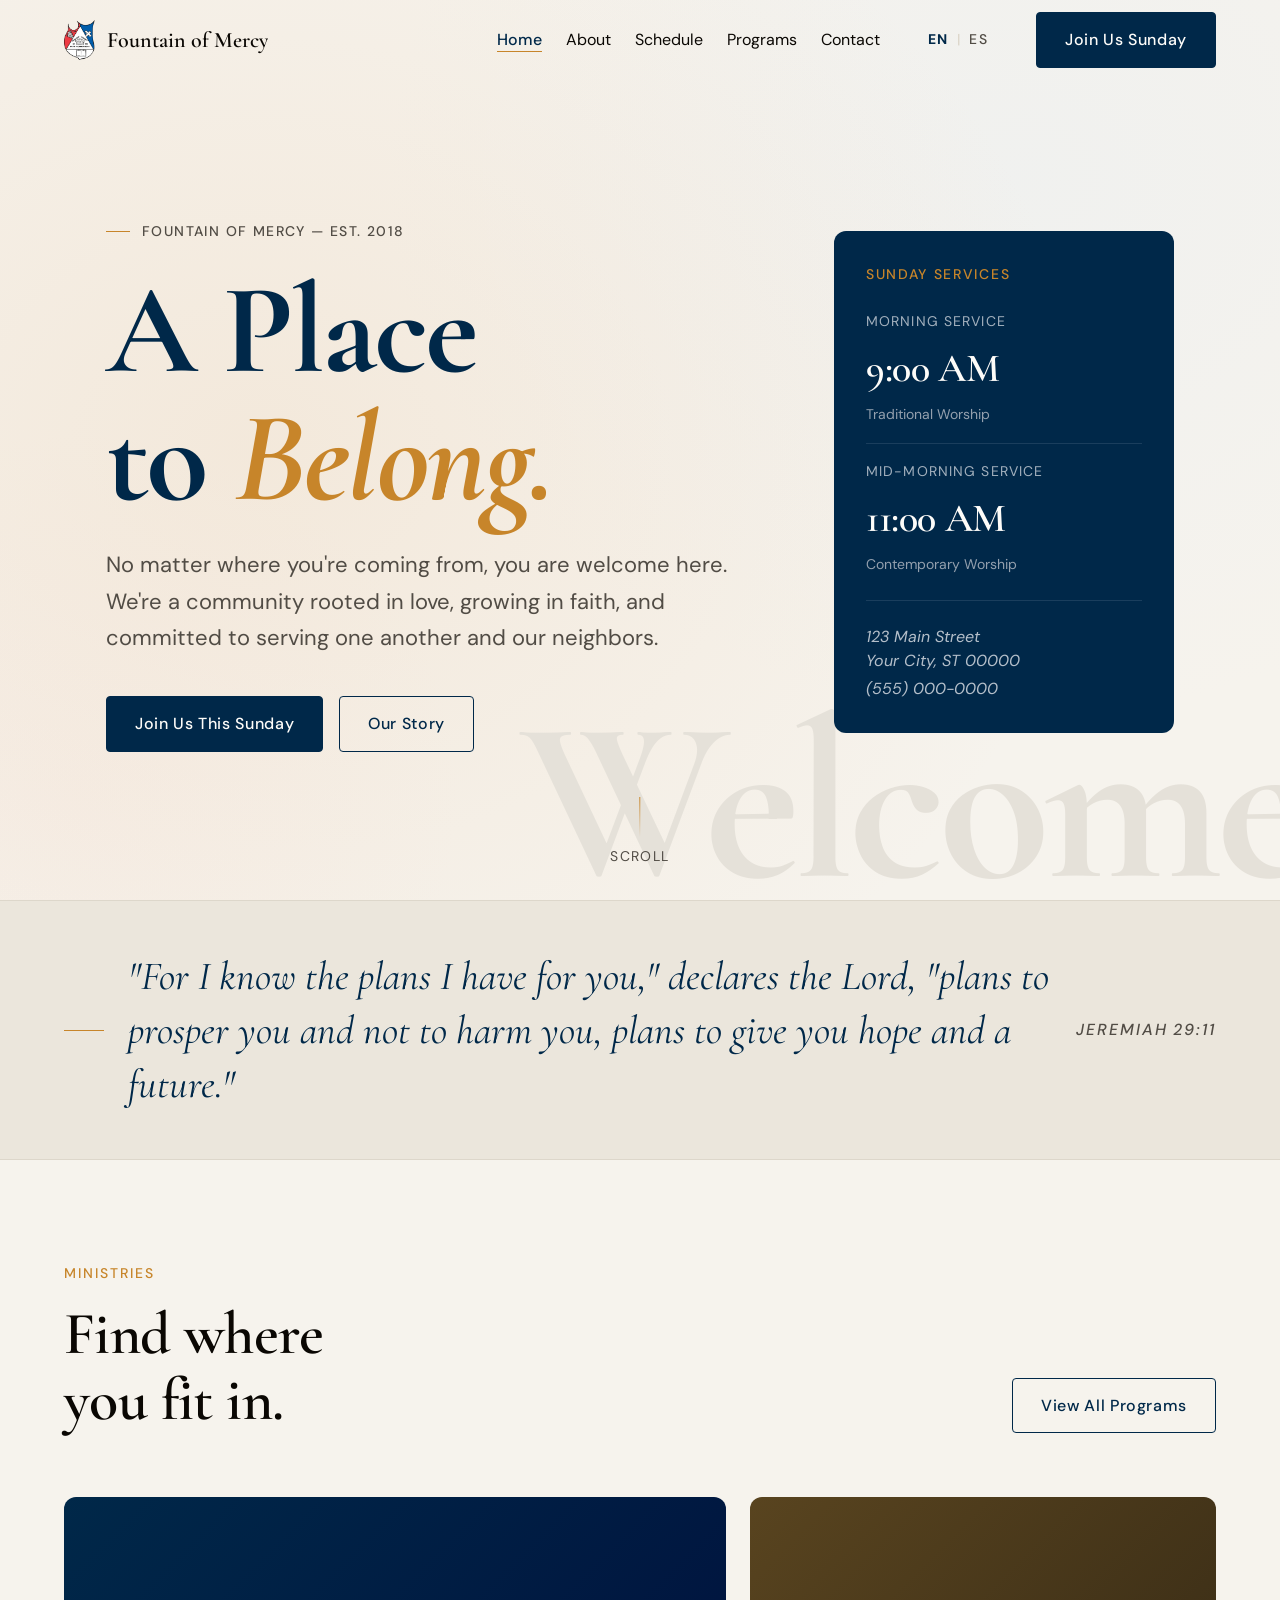
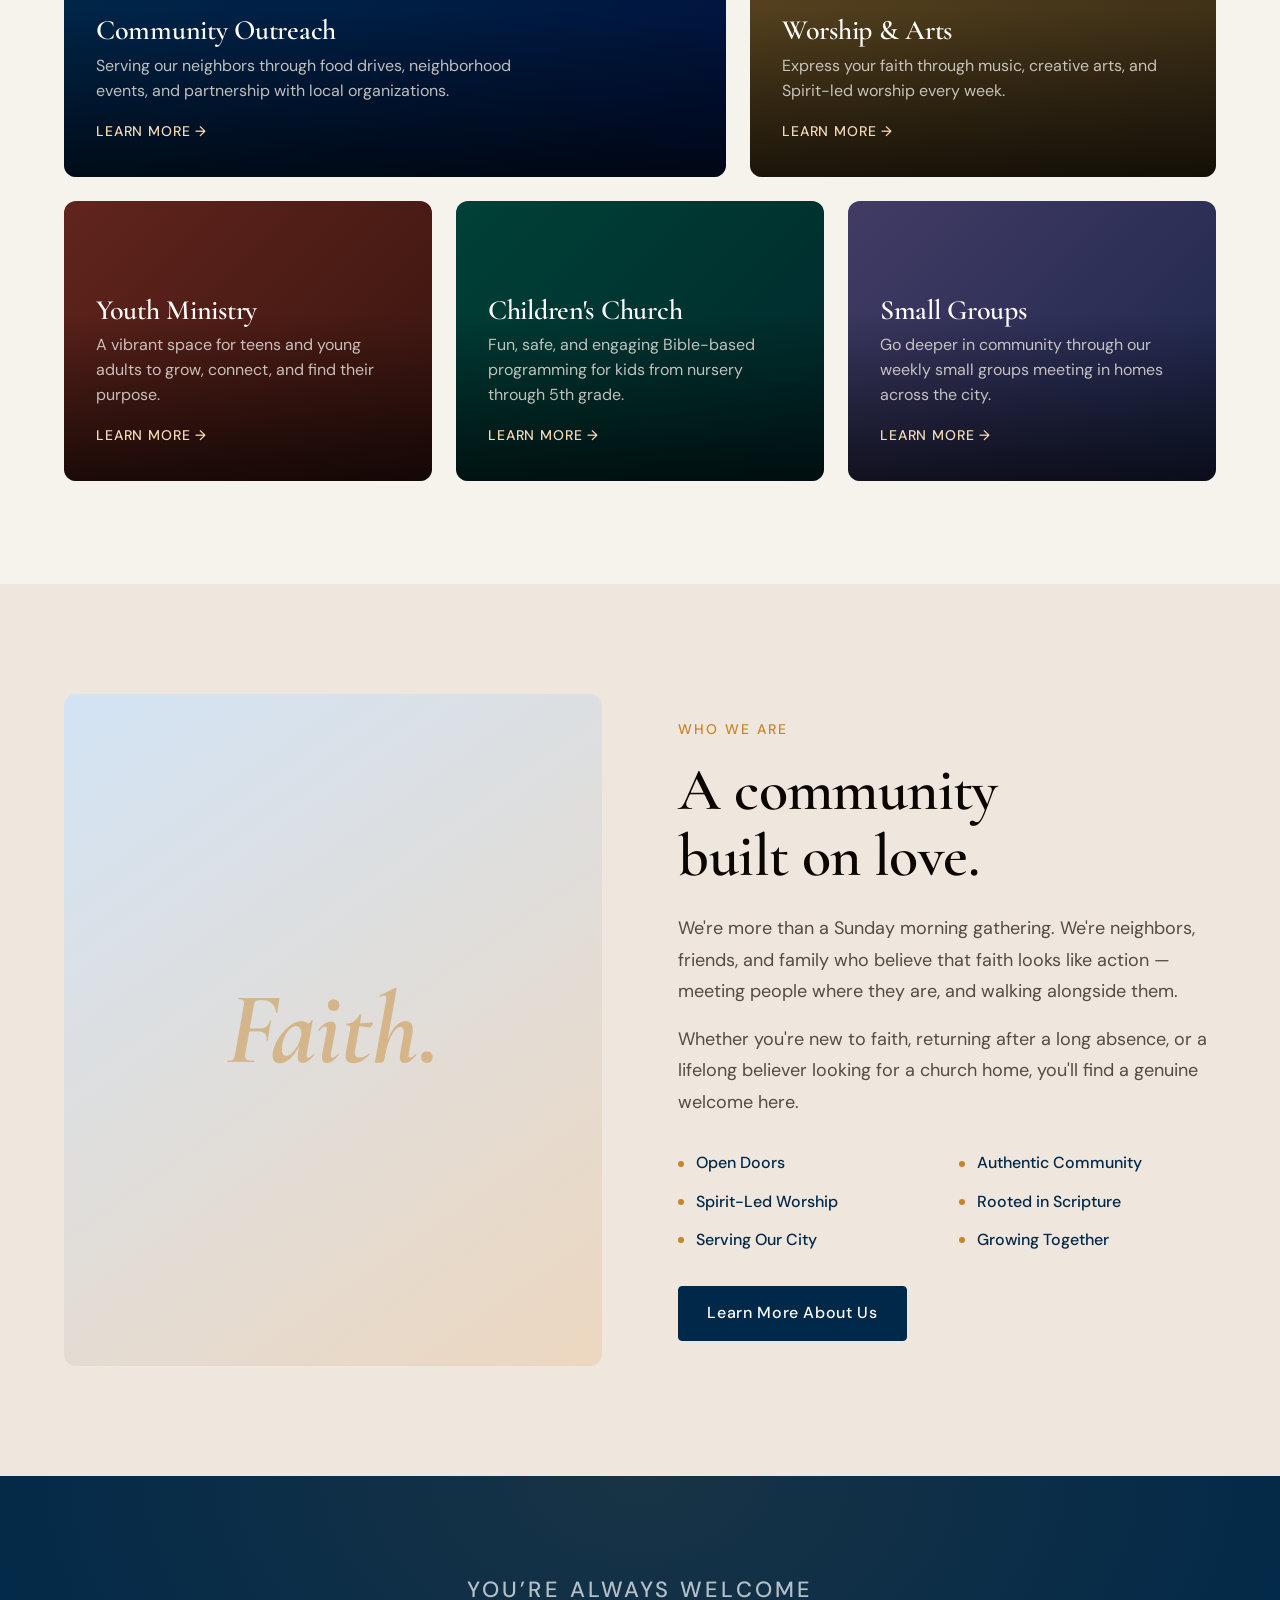
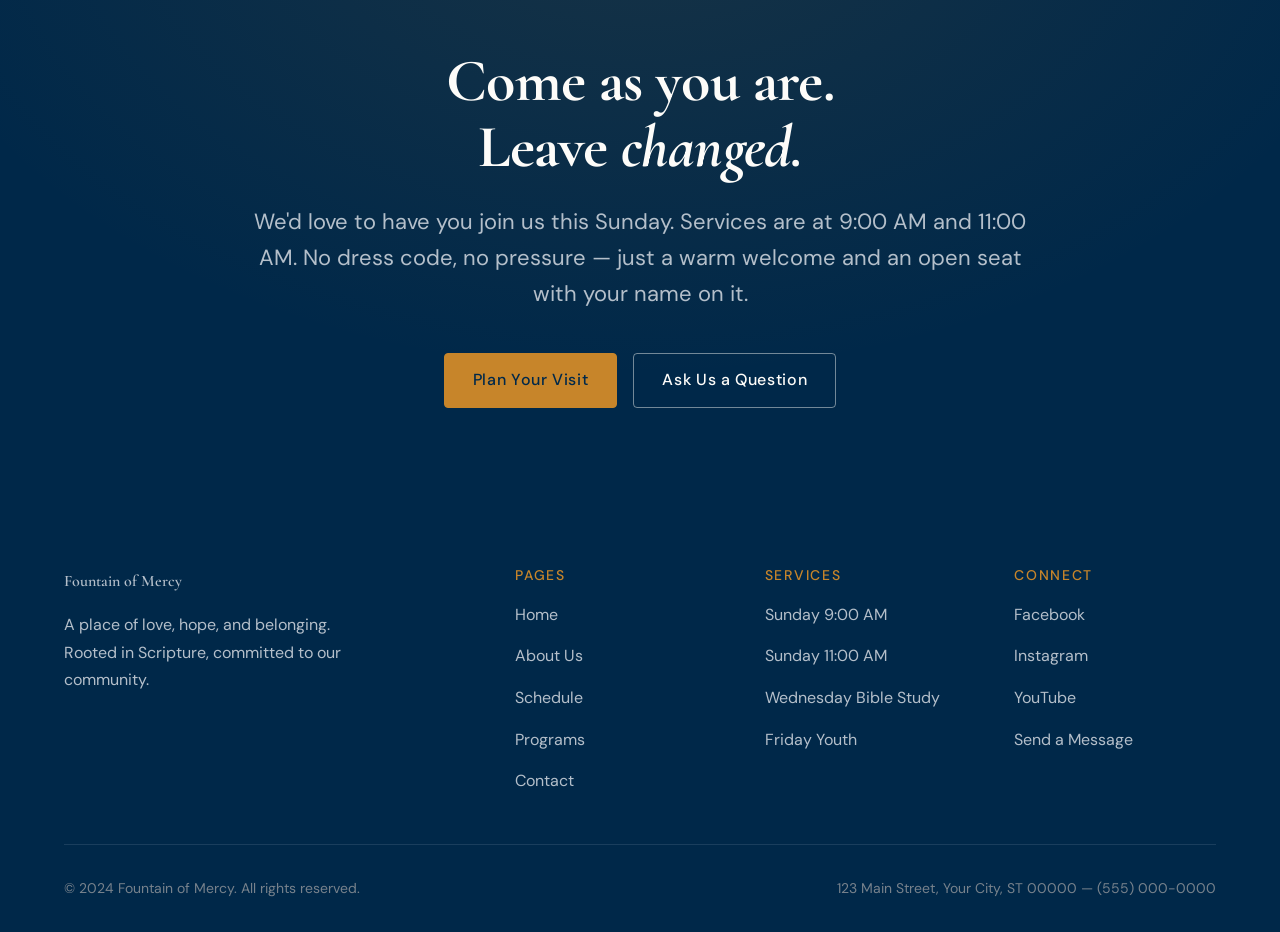
==== en/index.html @ 9b71eada "Add main pages for Fountain of Mercy website: index, programs, and schedule - Created index.html for" ====
<!doctype html>
<html lang="en">
  <head>
    <meta charset="UTF-8" />
    <meta name="viewport" content="width=device-width, initial-scale=1.0" />
    <title>Fountain of Mercy — A Place to Belong</title>
    <meta
      name="description"
      content="Fountain of Mercy is a welcoming family rooted in love, hope, and service. Join us every Sunday."
    />
    <link rel="preconnect" href="https://fonts.googleapis.com" />
    <link rel="preconnect" href="https://fonts.gstatic.com" crossorigin />
    <link
      href="https://fonts.googleapis.com/css2?family=Cormorant+Garamond:ital,wght@0,400;0,600;0,700;1,400;1,600&family=DM+Sans:wght@300;400;500&display=swap"
      rel="stylesheet"
    />
    <link rel="stylesheet" href="../css/style.css" />
    <link rel="alternate" hreflang="en" href="index.html" />
    <link rel="alternate" hreflang="es" href="../es/index.html" />
  </head>
  <body>
    <a class="skip-link" href="#main-content">Skip to main content</a>
    <!-- ======== NAVIGATION ======== -->
    <nav class="site-nav" id="site-nav" aria-label="Main navigation">
      <div class="nav-inner">
        <a
          href="index.html"
          class="nav-logo"
          aria-label="Fountain of Mercy home"
        >
          <img src="../assets/aa/aalogo1.png" alt="" class="nav-logo-img" />
          <span class="nav-logo-text">Fountain of Mercy</span>
        </a>
        <button
          class="nav-toggle"
          id="nav-toggle"
          aria-label="Open menu"
          aria-expanded="false"
        >
          <span></span><span></span><span></span>
        </button>
        <ul class="nav-links" id="nav-links" role="list">
          <li><a href="index.html">Home</a></li>
          <li><a href="about.html">About</a></li>
          <li><a href="schedule.html">Schedule</a></li>
          <li><a href="programs.html">Programs</a></li>
          <li><a href="contact.html">Contact</a></li>
        </ul>
        <div class="lang-switch" aria-label="Language selector">
          <span class="lang-switch-active">EN</span>
          <span class="lang-switch-divider" aria-hidden="true">|</span>
          <a
            href="../es/index.html"
            class="lang-switch-option"
            hreflang="es"
            lang="es"
            >ES</a
          >
        </div>
        <a href="schedule.html" class="btn btn-primary nav-cta"
          >Join Us Sunday</a
        >
      </div>
    </nav>

    <main id="main-content">
      <!-- ======== HERO ======== -->
      <section class="hero" aria-label="Welcome">
        <div class="hero-bg-glow" aria-hidden="true"></div>
        <div class="hero-watermark" aria-hidden="true">Welcome</div>

        <div class="hero-inner">
          <div class="hero-content">
            <span class="hero-tag">Fountain of Mercy &mdash; Est. 2018</span>
            <h1 class="hero-heading">
              A Place<br />
              to <em>Belong.</em>
            </h1>
            <p class="hero-sub">
              No matter where you're coming from, you are welcome here. We're a
              community rooted in love, growing in faith, and committed to
              serving one another and our neighbors.
            </p>
            <div class="hero-actions">
              <a href="schedule.html" class="btn btn-primary"
                >Join Us This Sunday</a
              >
              <a href="about.html" class="btn btn-outline">Our Story</a>
            </div>
          </div>

          <div class="hero-card" aria-label="Sunday service times">
            <p class="hero-card-label">Sunday Services</p>
            <div class="hero-card-services">
              <div class="service-time">
                <span class="service-time-name">Morning Service</span>
                <span class="service-time-hour">9:00 AM</span>
                <span class="service-time-detail">Traditional Worship</span>
              </div>
              <div class="service-time">
                <span class="service-time-name">Mid-Morning Service</span>
                <span class="service-time-hour">11:00 AM</span>
                <span class="service-time-detail">Contemporary Worship</span>
              </div>
            </div>
            <address class="hero-card-address">
              123 Main Street<br />
              Your City, ST 00000<br />
              <a href="tel:+15550000000">(555) 000-0000</a>
            </address>
          </div>
        </div>

        <div class="hero-scroll" aria-hidden="true">
          <div class="hero-scroll-line"></div>
          <span>Scroll</span>
        </div>
      </section>

      <!-- ======== SCRIPTURE STRIP ======== -->
      <section class="scripture-strip" aria-label="Scripture">
        <div class="container">
          <div class="scripture-line" aria-hidden="true"></div>
          <blockquote class="scripture-text">
            "For I know the plans I have for you," declares the Lord, "plans to
            prosper you and not to harm you, plans to give you hope and a
            future."
          </blockquote>
          <cite class="scripture-ref label">Jeremiah 29:11</cite>
        </div>
      </section>

      <!-- ======== MINISTRIES PREVIEW ======== -->
      <section
        class="ministries-preview section"
        aria-labelledby="ministries-heading"
      >
        <div class="container">
          <div class="section-header">
            <div class="section-header-text">
              <span class="eyebrow">Ministries</span>
              <h2 class="heading-xl" id="ministries-heading">
                Find where<br />you fit in.
              </h2>
            </div>
            <a
              href="programs.html"
              class="btn btn-outline animate-fade"
              data-delay="2"
              >View All Programs</a
            >
          </div>

          <div class="ministries-grid">
            <a href="programs.html" class="ministry-card animate-up" data-delay="1" aria-label="Community Outreach — Learn more">
              <div class="ministry-card-bg mc-1"></div>
              <div class="ministry-card-overlay"></div>
              <div class="ministry-card-content">
                <h3>Community Outreach</h3>
                <p>
                  Serving our neighbors through food drives, neighborhood
                  events, and partnership with local organizations.
                </p>
                <span class="ministry-link" aria-hidden="true">Learn more →</span>
              </div>
            </a>

            <a href="programs.html" class="ministry-card animate-up" data-delay="2" aria-label="Worship &amp; Arts — Learn more">
              <div class="ministry-card-bg mc-2"></div>
              <div class="ministry-card-overlay"></div>
              <div class="ministry-card-content">
                <h3>Worship &amp; Arts</h3>
                <p>
                  Express your faith through music, creative arts, and
                  Spirit-led worship every week.
                </p>
                <span class="ministry-link" aria-hidden="true">Learn more →</span>
              </div>
            </a>

            <a href="programs.html" class="ministry-card animate-up" data-delay="2" aria-label="Youth Ministry — Learn more">
              <div class="ministry-card-bg mc-3"></div>
              <div class="ministry-card-overlay"></div>
              <div class="ministry-card-content">
                <h3>Youth Ministry</h3>
                <p>
                  A vibrant space for teens and young adults to grow, connect,
                  and find their purpose.
                </p>
                <span class="ministry-link" aria-hidden="true">Learn more →</span>
              </div>
            </a>

            <a href="programs.html" class="ministry-card animate-up" data-delay="3" aria-label="Children's Church — Learn more">
              <div class="ministry-card-bg mc-4"></div>
              <div class="ministry-card-overlay"></div>
              <div class="ministry-card-content">
                <h3>Children's Church</h3>
                <p>
                  Fun, safe, and engaging Bible-based programming for kids from
                  nursery through 5th grade.
                </p>
                <span class="ministry-link" aria-hidden="true">Learn more →</span>
              </div>
            </a>

            <a href="programs.html" class="ministry-card animate-up" data-delay="4" aria-label="Small Groups — Learn more">
              <div class="ministry-card-bg mc-5"></div>
              <div class="ministry-card-overlay"></div>
              <div class="ministry-card-content">
                <h3>Small Groups</h3>
                <p>
                  Go deeper in community through our weekly small groups meeting
                  in homes across the city.
                </p>
                <span class="ministry-link" aria-hidden="true">Learn more →</span>
              </div>
            </a>
          </div>
        </div>
      </section>

      <!-- ======== WELCOME / ABOUT PREVIEW ======== -->
      <section class="welcome-section" aria-labelledby="welcome-heading">
        <div class="container">
          <div class="welcome-inner">
            <div class="welcome-visual animate-fade" aria-hidden="true">
              <span class="welcome-visual-placeholder">Faith.</span>
            </div>
            <div class="welcome-content">
              <span class="eyebrow">Who We Are</span>
              <h2 class="heading-xl" id="welcome-heading">
                A community<br />built on love.
              </h2>
              <p>
                We're more than a Sunday morning gathering. We're neighbors,
                friends, and family who believe that faith looks like action —
                meeting people where they are, and walking alongside them.
              </p>
              <p>
                Whether you're new to faith, returning after a long absence, or
                a lifelong believer looking for a church home, you'll find a
                genuine welcome here.
              </p>

              <div class="welcome-values animate-up" data-delay="2">
                <span class="welcome-value">Open Doors</span>
                <span class="welcome-value">Authentic Community</span>
                <span class="welcome-value">Spirit-Led Worship</span>
                <span class="welcome-value">Rooted in Scripture</span>
                <span class="welcome-value">Serving Our City</span>
                <span class="welcome-value">Growing Together</span>
              </div>

              <a
                href="about.html"
                class="btn btn-primary animate-up"
                data-delay="3"
                >Learn More About Us</a
              >
            </div>
          </div>
        </div>
      </section>

      <!-- ======== SUNDAY CTA ======== -->
      <section class="sunday-cta" aria-labelledby="cta-heading">
        <div class="container sunday-cta-inner">
          <p class="sunday-cta-eyebrow">You&rsquo;re always welcome</p>
          <h2 id="cta-heading">
            Come as you are.<br />Leave <em>changed.</em>
          </h2>
          <p>
            We'd love to have you join us this Sunday. Services are at 9:00 AM
            and 11:00 AM. No dress code, no pressure — just a warm welcome and
            an open seat with your name on it.
          </p>
          <div class="sunday-cta-actions">
            <a href="schedule.html" class="btn btn-gold">Plan Your Visit</a>
            <a href="contact.html" class="btn btn-outline-light"
              >Ask Us a Question</a
            >
          </div>
        </div>
      </section>
    </main>

    <!-- ======== FOOTER ======== -->
    <footer class="site-footer" aria-label="Site footer">
      <div class="footer-inner">
        <div class="footer-grid">
          <div class="footer-brand">
            <p class="footer-brand-name">Fountain of Mercy</p>
            <p>
              A place of love, hope, and belonging. Rooted in Scripture,
              committed to our community.
            </p>
          </div>

          <div class="footer-col">
            <h4>Pages</h4>
            <ul>
              <li><a href="index.html">Home</a></li>
              <li><a href="about.html">About Us</a></li>
              <li><a href="schedule.html">Schedule</a></li>
              <li><a href="programs.html">Programs</a></li>
              <li><a href="contact.html">Contact</a></li>
            </ul>
          </div>

          <div class="footer-col">
            <h4>Services</h4>
            <ul>
              <li><a href="schedule.html">Sunday 9:00 AM</a></li>
              <li><a href="schedule.html">Sunday 11:00 AM</a></li>
              <li><a href="schedule.html">Wednesday Bible Study</a></li>
              <li><a href="schedule.html">Friday Youth</a></li>
            </ul>
          </div>

          <div class="footer-col">
            <h4>Connect</h4>
            <ul>
              <li><a href="#">Facebook</a></li>
              <li><a href="#">Instagram</a></li>
              <li><a href="#">YouTube</a></li>
              <li><a href="contact.html">Send a Message</a></li>
            </ul>
          </div>
        </div>

        <div class="footer-bottom">
          <p>&copy; 2024 Fountain of Mercy. All rights reserved.</p>
          <p>
            123 Main Street, Your City, ST 00000 &mdash;
            <a href="tel:+15550000000">(555) 000-0000</a>
          </p>
        </div>
      </div>
    </footer>

    <script src="../js/main.js"></script>
  </body>
</html>
---- css/style.css ----
/* =========================================
   DESIGN TOKENS
   ========================================= */
:root {
  /* Colors */
  --cream: oklch(96.5% 0.009 82);
  --cream-deep: oklch(92.5% 0.014 82);
  --cream-border: oklch(88% 0.018 82);
  --navy: oklch(27% 0.075 248);
  --navy-mid: oklch(38% 0.065 248);
  --navy-pale: oklch(92% 0.025 248);
  --gold: oklch(67% 0.13 70);
  --gold-pale: oklch(90% 0.055 74);
  --copper: oklch(57% 0.11 38);
  --copper-pale: oklch(94% 0.035 38);
  --text: oklch(13% 0.015 82);
  --text-muted: oklch(42% 0.014 82);
  --white: oklch(99% 0.003 82);

  /* Fonts */
  --font-display: "Cormorant Garamond", Georgia, serif;
  --font-body: "DM Sans", system-ui, sans-serif;

  /* Fluid type scale */
  --text-xs: clamp(0.75rem, 0.7rem + 0.25vw, 0.875rem);
  --text-sm: clamp(0.875rem, 0.82rem + 0.28vw, 1rem);
  --text-base: clamp(1rem, 0.92rem + 0.4vw, 1.125rem);
  --text-lg: clamp(1.125rem, 1rem + 0.65vw, 1.375rem);
  --text-xl: clamp(1.375rem, 1.2rem + 0.9vw, 1.75rem);
  --text-2xl: clamp(1.75rem, 1.5rem + 1.3vw, 2.5rem);
  --text-3xl: clamp(2.25rem, 1.75rem + 2.5vw, 4rem);
  --text-4xl: clamp(3.5rem, 2rem + 7.5vw, 8rem);

  /* Spacing */
  --sp-1: 0.25rem;
  --sp-2: 0.5rem;
  --sp-3: 0.75rem;
  --sp-4: 1rem;
  --sp-5: 1.25rem;
  --sp-6: 1.5rem;
  --sp-8: 2rem;
  --sp-10: 2.5rem;
  --sp-12: 3rem;
  --sp-16: 4rem;
  --sp-20: 5rem;
  --sp-24: 6rem;
  --sp-32: 8rem;

  /* Layout */
  --max-w: 1320px;
  --nav-h: 80px;
  --radius: 4px;
  --radius-lg: 12px;

  /* Easing */
  --ease-out: cubic-bezier(0.22, 1, 0.36, 1);
}

/* =========================================
   RESET & BASE
   ========================================= */
*,
*::before,
*::after {
  box-sizing: border-box;
  margin: 0;
  padding: 0;
}

html {
  scroll-behavior: smooth;
  -webkit-text-size-adjust: 100%;
}

body {
  font-family: var(--font-body);
  font-size: var(--text-base);
  color: var(--text);
  background-color: var(--cream);
  line-height: 1.65;
  -webkit-font-smoothing: antialiased;
  -moz-osx-font-smoothing: grayscale;
}

img {
  display: block;
  max-width: 100%;
  height: auto;
}
p {
  overflow-wrap: break-word;
}
a {
  color: inherit;
  text-decoration: none;
}
button {
  font: inherit;
  cursor: pointer;
  border: none;
  background: none;
}
ul,
ol {
  list-style: none;
}
input,
textarea,
select {
  font: inherit;
}

/* =========================================
   TYPOGRAPHY
   ========================================= */
h1,
h2,
h3,
h4 {
  font-family: var(--font-display);
  font-weight: 600;
  line-height: 1.1;
  letter-spacing: -0.01em;
}

.display {
  font-size: var(--text-4xl);
  font-weight: 700;
  letter-spacing: -0.02em;
  line-height: 1;
}
.heading-xl {
  font-size: var(--text-3xl);
}
.heading-lg {
  font-size: var(--text-2xl);
}
.heading-md {
  font-size: var(--text-xl);
}

.label {
  font-family: var(--font-body);
  font-size: var(--text-xs);
  font-weight: 500;
  letter-spacing: 0.12em;
  text-transform: uppercase;
  color: var(--text-muted);
}

.eyebrow {
  font-family: var(--font-body);
  font-size: var(--text-xs);
  font-weight: 500;
  letter-spacing: 0.14em;
  text-transform: uppercase;
  color: var(--gold);
  display: block;
  margin-bottom: var(--sp-4);
}

/* =========================================
   LAYOUT UTILITIES
   ========================================= */
.container {
  width: 100%;
  max-width: var(--max-w);
  margin-inline: auto;
  padding-inline: clamp(var(--sp-6), 5vw, var(--sp-16));
}

.section {
  padding-block: clamp(var(--sp-16), 8vw, var(--sp-32));
}

.section--deep {
  background: var(--cream-deep);
}

.section--navy {
  background: var(--navy);
  color: var(--white);
}

/* =========================================
   BUTTONS
   ========================================= */
.btn {
  display: inline-flex;
  align-items: center;
  gap: var(--sp-2);
  padding: 0.85em 1.75em;
  font-family: var(--font-body);
  font-size: var(--text-sm);
  font-weight: 500;
  letter-spacing: 0.04em;
  border-radius: var(--radius);
  transition:
    transform 0.18s var(--ease-out),
    box-shadow 0.18s var(--ease-out),
    background 0.18s,
    color 0.18s,
    border-color 0.18s;
  cursor: pointer;
  white-space: nowrap;
}

.btn:hover {
  transform: translateY(-1px);
}
.btn:active {
  transform: translateY(0);
}

.btn-block {
  width: 100%;
  justify-content: center;
}
.btn-padded {
  padding-block: 1em;
}

.btn-primary {
  background: var(--navy);
  color: var(--white);
  border: 1.5px solid var(--navy);
}
.btn-primary:hover {
  background: var(--navy-mid);
  border-color: var(--navy-mid);
  box-shadow: 0 6px 24px oklch(27% 0.075 248 / 0.25);
}

.btn-outline {
  background: transparent;
  color: var(--navy);
  border: 1.5px solid var(--navy);
}
.btn-outline:hover {
  background: var(--navy);
  color: var(--white);
}

.btn-gold {
  background: var(--gold);
  color: var(--navy);
  border: 1.5px solid var(--gold);
}
.btn-gold:hover {
  background: oklch(62% 0.14 70);
  border-color: oklch(62% 0.14 70);
  box-shadow: 0 6px 24px oklch(67% 0.13 70 / 0.35);
  color: var(--navy);
}

.btn-outline-light {
  background: transparent;
  color: var(--white);
  border: 1.5px solid oklch(99% 0.003 82 / 0.45);
}
.btn-outline-light:hover {
  background: oklch(99% 0.003 82 / 0.1);
  border-color: var(--white);
}

/* =========================================
   LANGUAGE SWITCHER
   ========================================= */
.lang-switch {
  display: flex;
  align-items: center;
  gap: var(--sp-2);
  font-size: var(--text-xs);
  font-weight: 500;
  letter-spacing: 0.1em;
  margin-left: var(--sp-4);
}

.lang-switch-active {
  color: var(--navy);
  font-weight: 700;
}

.lang-switch-divider {
  color: var(--cream-border);
}

.lang-switch-option {
  color: var(--text-muted);
  transition: color 0.15s;
}

.lang-switch-option:hover {
  color: var(--navy);
}

/* =========================================
   NAVIGATION
   ========================================= */
.site-nav {
  position: fixed;
  top: 0;
  left: 0;
  right: 0;
  z-index: 100;
  height: var(--nav-h);
  transition:
    background 0.3s,
    box-shadow 0.3s;
}

.site-nav.scrolled {
  background: oklch(96.5% 0.009 82 / 0.92);
  backdrop-filter: blur(12px);
  -webkit-backdrop-filter: blur(12px);
  box-shadow:
    0 1px 0 var(--cream-border),
    0 4px 24px oklch(13% 0.015 82 / 0.06);
}

.nav-inner {
  max-width: var(--max-w);
  margin-inline: auto;
  padding-inline: clamp(var(--sp-6), 5vw, var(--sp-16));
  height: 100%;
  display: flex;
  align-items: center;
  gap: var(--sp-8);
}

.nav-logo {
  display: flex;
  align-items: center;
  gap: var(--sp-3);
}

.nav-logo-img {
  height: 40px;
  width: auto;
  flex-shrink: 0;
}

.nav-logo-text {
  font-family: var(--font-display);
  font-size: var(--text-lg);
  font-weight: 600;
  color: var(--text);
  min-width: 0;
  overflow: hidden;
  text-overflow: ellipsis;
  white-space: nowrap;
}

.nav-links {
  display: flex;
  align-items: center;
  gap: var(--sp-6);
  margin-left: auto;
}

.nav-links a {
  font-size: var(--text-sm);
  font-weight: 400;
  color: var(--text);
  transition: color 0.15s;
  position: relative;
}

.nav-links a::after {
  content: "";
  position: absolute;
  bottom: -2px;
  left: 0;
  width: 0;
  height: 1px;
  background: var(--gold);
  transition: width 0.2s var(--ease-out);
}

.nav-links a:hover {
  color: var(--navy);
}
.nav-links a:hover::after,
.nav-links a.active::after {
  width: 100%;
}
.nav-links a.active {
  color: var(--navy);
  font-weight: 500;
}

.nav-cta {
  margin-left: var(--sp-4);
}

.nav-toggle {
  display: none;
  flex-direction: column;
  gap: 5px;
  width: 28px;
  margin-left: auto;
}

.nav-toggle span {
  display: block;
  height: 1.5px;
  background: var(--navy);
  border-radius: 2px;
  transition:
    transform 0.25s var(--ease-out),
    opacity 0.25s;
  transform-origin: center;
}

.nav-toggle.open span:nth-child(1) {
  transform: translateY(6.5px) rotate(45deg);
}
.nav-toggle.open span:nth-child(2) {
  opacity: 0;
}
.nav-toggle.open span:nth-child(3) {
  transform: translateY(-6.5px) rotate(-45deg);
}

/* =========================================
   FOOTER
   ========================================= */
.site-footer {
  background: var(--navy);
  color: oklch(90% 0.018 248);
  padding-block: var(--sp-16) var(--sp-8);
}

.footer-inner {
  max-width: var(--max-w);
  margin-inline: auto;
  padding-inline: clamp(var(--sp-6), 5vw, var(--sp-16));
}

.footer-grid {
  display: grid;
  grid-template-columns: 2fr repeat(3, 1fr);
  gap: var(--sp-12);
  padding-bottom: var(--sp-12);
  border-bottom: 1px solid oklch(90% 0.018 248 / 0.12);
  margin-bottom: var(--sp-8);
}

.footer-brand-name {
  font-family: var(--font-display);
  font-size: var(--text-xl);
  font-weight: 600;
  color: var(--white);
  margin-bottom: var(--sp-4);
  display: flex;
  align-items: center;
  gap: var(--sp-2);
}

.footer-brand p {
  font-size: var(--text-sm);
  color: oklch(80% 0.02 248);
  line-height: 1.7;
  max-width: 28ch;
}

.footer-col h4 {
  font-family: var(--font-body);
  font-size: var(--text-xs);
  font-weight: 500;
  letter-spacing: 0.12em;
  text-transform: uppercase;
  color: var(--gold);
  margin-bottom: var(--sp-4);
}

.footer-col ul {
  display: flex;
  flex-direction: column;
  gap: var(--sp-3);
}
.footer-col a {
  font-size: var(--text-sm);
  color: oklch(80% 0.02 248);
  transition: color 0.15s;
}
.footer-col a:hover {
  color: var(--white);
}

.footer-bottom {
  display: flex;
  align-items: center;
  justify-content: space-between;
  gap: var(--sp-4);
  flex-wrap: wrap;
}

.footer-bottom p {
  font-size: var(--text-xs);
  color: oklch(60% 0.02 248);
}

/* =========================================
   HOME — HERO
   ========================================= */
.hero {
  min-height: 100svh;
  display: grid;
  grid-template-columns: 1fr;
  align-content: center;
  padding-top: var(--nav-h);
  position: relative;
  overflow: hidden;
}

.hero-bg-glow {
  position: absolute;
  inset: 0;
  background:
    radial-gradient(
      ellipse 65% 75% at 20% 50%,
      oklch(88% 0.05 70 / 0.32),
      transparent
    ),
    radial-gradient(
      ellipse 50% 60% at 80% 20%,
      oklch(92% 0.03 248 / 0.18),
      transparent
    ),
    radial-gradient(
      ellipse 30% 40% at 6% 88%,
      oklch(90% 0.04 38 / 0.14),
      transparent
    );
  pointer-events: none;
}

.hero-watermark {
  position: absolute;
  bottom: -2%;
  right: -2%;
  font-family: var(--font-display);
  font-size: clamp(6rem, 18vw, 18rem);
  font-weight: 700;
  color: oklch(91% 0.012 82);
  line-height: 1;
  letter-spacing: -0.03em;
  user-select: none;
  pointer-events: none;
}

.hero-inner {
  position: relative;
  z-index: 1;
  max-width: var(--max-w);
  margin-inline: auto;
  padding-inline: clamp(var(--sp-6), 5vw, var(--sp-16));
  padding-block: var(--sp-16) var(--sp-20);
  display: grid;
  grid-template-columns: 1fr 340px;
  gap: var(--sp-12);
  align-items: center;
}

.hero-content {
  max-width: 680px;
}

.hero-tag {
  display: inline-flex;
  align-items: center;
  gap: var(--sp-3);
  font-size: var(--text-xs);
  font-weight: 500;
  letter-spacing: 0.1em;
  text-transform: uppercase;
  color: var(--text-muted);
  margin-bottom: var(--sp-6);
}

.hero-tag::before {
  content: "";
  display: block;
  width: 24px;
  height: 1px;
  background: var(--gold);
}

.hero-heading {
  font-size: var(--text-4xl);
  font-weight: 700;
  color: var(--navy);
  letter-spacing: -0.02em;
  line-height: 1;
  margin-bottom: var(--sp-6);
}

.hero-heading em {
  font-style: italic;
  color: var(--gold);
}

.hero-sub {
  font-size: var(--text-lg);
  color: var(--text-muted);
  max-width: 48ch;
  line-height: 1.65;
  margin-bottom: var(--sp-10);
}

.hero-actions {
  display: flex;
  align-items: center;
  gap: var(--sp-4);
  flex-wrap: wrap;
}

.hero-card {
  background: var(--navy);
  color: var(--white);
  border-radius: var(--radius-lg);
  padding: var(--sp-8);
  position: relative;
  overflow: hidden;
}

.hero-card::before {
  content: "";
  position: absolute;
  top: -40%;
  right: -20%;
  width: 200px;
  height: 200px;
  background: radial-gradient(
    circle,
    oklch(67% 0.13 70 / 0.15),
    transparent 70%
  );
  pointer-events: none;
}

.hero-card-label {
  font-size: var(--text-xs);
  font-weight: 500;
  letter-spacing: 0.12em;
  text-transform: uppercase;
  color: var(--gold);
  margin-bottom: var(--sp-6);
}

.hero-card-services {
  display: flex;
  flex-direction: column;
  gap: var(--sp-4);
}

.service-time {
  display: flex;
  flex-direction: column;
  gap: 2px;
  padding-bottom: var(--sp-4);
  border-bottom: 1px solid oklch(90% 0.018 248 / 0.12);
}
.service-time:last-child {
  border-bottom: none;
  padding-bottom: 0;
}

.service-time-name {
  font-size: var(--text-xs);
  letter-spacing: 0.08em;
  text-transform: uppercase;
  color: oklch(75% 0.025 248);
}
.service-time-hour {
  font-family: var(--font-display);
  font-size: var(--text-2xl);
  font-weight: 600;
  color: var(--white);
  letter-spacing: -0.01em;
}
.service-time-detail {
  font-size: var(--text-xs);
  color: oklch(70% 0.025 248);
}

.hero-card-address {
  margin-top: var(--sp-6);
  padding-top: var(--sp-6);
  border-top: 1px solid oklch(90% 0.018 248 / 0.12);
  font-size: var(--text-sm);
  color: oklch(80% 0.02 248);
  line-height: 1.5;
}

.hero-card-address a {
  color: inherit;
  margin-top: var(--sp-1);
  display: inline-block;
}

.hero-scroll {
  position: absolute;
  bottom: var(--sp-8);
  left: 50%;
  transform: translateX(-50%);
  display: flex;
  flex-direction: column;
  align-items: center;
  gap: var(--sp-2);
  font-size: var(--text-xs);
  letter-spacing: 0.1em;
  text-transform: uppercase;
  color: var(--text-muted);
  z-index: 1;
}

.hero-scroll-line {
  width: 1px;
  height: 40px;
  background: linear-gradient(to bottom, var(--gold), transparent);
  animation: scrollPulse 2s ease-in-out infinite;
}

@keyframes scrollPulse {
  0%,
  100% {
    opacity: 0.4;
    transform: scaleY(1);
  }
  50% {
    opacity: 1;
    transform: scaleY(1.2);
  }
}

/* =========================================
   HOME — SCRIPTURE STRIP
   ========================================= */
.scripture-strip {
  background: var(--cream-deep);
  padding-block: var(--sp-12);
  border-block: 1px solid var(--cream-border);
}

.scripture-strip .container {
  display: flex;
  align-items: center;
  gap: var(--sp-6);
}

.scripture-line {
  width: 40px;
  height: 1px;
  background: var(--gold);
  flex-shrink: 0;
}

.scripture-text {
  font-family: var(--font-display);
  font-size: var(--text-2xl);
  font-style: italic;
  font-weight: 400;
  color: var(--navy);
  line-height: 1.35;
  max-width: 55ch;
}

.scripture-ref {
  font-size: var(--text-sm);
  color: var(--text-muted);
  flex-shrink: 0;
}

/* =========================================
   HOME — MINISTRIES PREVIEW
   ========================================= */
.ministries-preview {
  padding-block: clamp(var(--sp-16), 8vw, var(--sp-32));
}

.section-header {
  margin-bottom: clamp(var(--sp-10), 5vw, var(--sp-16));
  display: flex;
  align-items: flex-end;
  justify-content: space-between;
  gap: var(--sp-6);
  flex-wrap: wrap;
}

.section-header-text {
  max-width: 52ch;
}
.section-header-text h2 {
  margin-top: var(--sp-3);
}

.ministries-grid {
  display: grid;
  grid-template-columns: repeat(12, 1fr);
  grid-template-rows: auto;
  gap: var(--sp-6);
}

.ministry-card {
  border-radius: var(--radius-lg);
  overflow: hidden;
  position: relative;
  display: flex;
  flex-direction: column;
  justify-content: flex-end;
  padding: var(--sp-8);
  min-height: 280px;
}

.ministry-card:nth-child(1) {
  grid-column: span 7;
}
.ministry-card:nth-child(2) {
  grid-column: span 5;
}
.ministry-card:nth-child(3) {
  grid-column: span 4;
}
.ministry-card:nth-child(4) {
  grid-column: span 4;
}
.ministry-card:nth-child(5) {
  grid-column: span 4;
}

.ministry-card::before {
  content: "";
  position: absolute;
  top: 0;
  left: 0;
  right: 0;
  height: 3px;
  background: var(--gold);
  opacity: 0;
  z-index: 3;
  transition: opacity 0.3s var(--ease-out);
}

.ministry-card:hover::before {
  opacity: 1;
}

.ministry-card-bg {
  position: absolute;
  inset: 0;
  z-index: 0;
  transition: transform 0.5s var(--ease-out);
}

.ministry-card:hover .ministry-card-bg {
  transform: scale(1.04);
}

.mc-1 {
  background: linear-gradient(135deg, var(--navy) 0%, oklch(20% 0.09 260) 100%);
}
.mc-2 {
  background: linear-gradient(
    135deg,
    oklch(40% 0.06 80) 0%,
    oklch(30% 0.04 80) 100%
  );
}
.mc-3 {
  background: linear-gradient(
    135deg,
    oklch(35% 0.09 30) 0%,
    oklch(25% 0.06 30) 100%
  );
}
.mc-4 {
  background: linear-gradient(
    135deg,
    oklch(33% 0.07 180) 0%,
    oklch(25% 0.05 200) 100%
  );
}
.mc-5 {
  background: linear-gradient(
    135deg,
    oklch(38% 0.07 290) 0%,
    oklch(28% 0.07 270) 100%
  );
}

.ministry-card-overlay {
  position: absolute;
  inset: 0;
  background: linear-gradient(to top, oklch(0% 0 0 / 0.65) 0%, transparent 60%);
  z-index: 1;
}

.ministry-card-content {
  position: relative;
  z-index: 2;
  color: var(--white);
}

.ministry-card-content h3 {
  font-family: var(--font-display);
  font-size: var(--text-xl);
  font-weight: 600;
  color: var(--white);
  margin-bottom: var(--sp-2);
}

.ministry-card-content p {
  font-size: var(--text-sm);
  color: oklch(90% 0.01 82 / 0.85);
  line-height: 1.55;
  max-width: 38ch;
}

.ministry-link {
  display: inline-flex;
  align-items: center;
  gap: var(--sp-2);
  font-size: var(--text-xs);
  font-weight: 500;
  letter-spacing: 0.06em;
  text-transform: uppercase;
  color: var(--gold-pale);
  margin-top: var(--sp-4);
  transition:
    gap 0.2s var(--ease-out),
    color 0.2s;
}
.ministry-link:hover {
  gap: var(--sp-3);
  color: var(--white);
}

/* =========================================
   HOME — SUNDAY CTA
   ========================================= */
.sunday-cta {
  background: var(--navy);
  color: var(--white);
  padding-block: clamp(var(--sp-16), 8vw, var(--sp-24));
  text-align: center;
  position: relative;
  overflow: hidden;
}

.sunday-cta::before {
  content: "";
  position: absolute;
  inset: 0;
  background: radial-gradient(
    ellipse 60% 80% at 50% 0%,
    oklch(67% 0.13 70 / 0.12),
    transparent
  );
  pointer-events: none;
}

.sunday-cta-inner {
  position: relative;
  z-index: 1;
}

.sunday-cta-eyebrow {
  font-size: var(--text-xs);
  font-weight: 500;
  letter-spacing: 0.14em;
  text-transform: uppercase;
  color: var(--gold);
  margin-bottom: var(--sp-4);
}

.sunday-cta h2 {
  font-family: var(--font-display);
  font-size: var(--text-3xl);
  font-weight: 700;
  color: var(--white);
  line-height: 1.1;
  margin-bottom: var(--sp-6);
  max-width: 20ch;
  margin-inline: auto;
}

.sunday-cta p {
  font-size: var(--text-lg);
  color: oklch(80% 0.02 248);
  max-width: 52ch;
  margin-inline: auto;
  margin-bottom: var(--sp-10);
  line-height: 1.65;
}

.sunday-cta-actions {
  display: flex;
  align-items: center;
  justify-content: center;
  gap: var(--sp-4);
  flex-wrap: wrap;
}

/* =========================================
   HOME — WELCOME SECTION
   ========================================= */
.welcome-section {
  padding-block: clamp(var(--sp-16), 8vw, var(--sp-32));
  background: oklch(93% 0.016 70);
}

.welcome-inner {
  display: grid;
  grid-template-columns: 1fr 1fr;
  gap: clamp(var(--sp-12), 6vw, var(--sp-24));
  align-items: center;
}

.welcome-visual {
  aspect-ratio: 4/5;
  border-radius: var(--radius-lg);
  background: linear-gradient(145deg, oklch(91% 0.03 248), oklch(89% 0.04 70));
  position: relative;
  overflow: hidden;
  display: flex;
  align-items: center;
  justify-content: center;
}

.welcome-visual-placeholder {
  font-family: var(--font-display);
  font-size: clamp(4rem, 8vw, 7rem);
  color: oklch(67% 0.13 70 / 0.45);
  font-weight: 700;
  font-style: italic;
  user-select: none;
}

.welcome-content {
  padding-block: var(--sp-8);
}
.welcome-content h2 {
  margin-top: var(--sp-4);
  margin-bottom: var(--sp-6);
}

.welcome-content p {
  color: var(--text-muted);
  line-height: 1.75;
  margin-bottom: var(--sp-4);
}

.welcome-content p + p {
  margin-top: var(--sp-2);
}

.welcome-values {
  display: grid;
  grid-template-columns: 1fr 1fr;
  gap: var(--sp-3) var(--sp-6);
  margin-block: var(--sp-8);
}

.welcome-value {
  display: flex;
  align-items: center;
  gap: var(--sp-3);
  font-size: var(--text-sm);
  font-weight: 500;
  color: var(--navy);
}

.welcome-value::before {
  content: "";
  display: block;
  width: 6px;
  height: 6px;
  border-radius: 50%;
  background: var(--gold);
  flex-shrink: 0;
}

/* =========================================
   INTERIOR PAGE HERO
   ========================================= */
.page-hero {
  padding-block: calc(var(--nav-h) + clamp(var(--sp-10), 5vw, var(--sp-20)))
    clamp(var(--sp-16), 7vw, var(--sp-24));
  background: var(--cream-deep);
  border-bottom: 1px solid var(--cream-border);
  position: relative;
  overflow: hidden;
}

.page-hero::after {
  content: "";
  position: absolute;
  inset: 0;
  background:
    radial-gradient(
      ellipse 60% 90% at 80% 50%,
      oklch(88% 0.05 70 / 0.28),
      transparent
    ),
    radial-gradient(
      ellipse 25% 35% at 100% 100%,
      oklch(90% 0.04 38 / 0.12),
      transparent
    );
  pointer-events: none;
}

.page-hero-inner {
  position: relative;
  z-index: 1;
}

.page-hero-tag {
  display: inline-flex;
  align-items: center;
  gap: var(--sp-3);
  font-size: var(--text-xs);
  font-weight: 500;
  letter-spacing: 0.1em;
  text-transform: uppercase;
  color: var(--text-muted);
  margin-bottom: var(--sp-4);
}
.page-hero-tag::before {
  content: "";
  display: block;
  width: 20px;
  height: 1px;
  background: var(--gold);
}

.page-hero h1 {
  font-size: var(--text-3xl);
  font-weight: 700;
  color: var(--navy);
  letter-spacing: -0.02em;
  max-width: 18ch;
  margin-bottom: var(--sp-4);
}

.page-hero p {
  font-size: var(--text-lg);
  color: var(--text-muted);
  max-width: 56ch;
  line-height: 1.65;
}

/* =========================================
   ABOUT PAGE
   ========================================= */
.about-mission {
  padding-block: clamp(var(--sp-20), 10vw, var(--sp-32))
    clamp(var(--sp-16), 8vw, var(--sp-32));
}

.mission-statement {
  font-family: var(--font-display);
  font-size: var(--text-2xl);
  font-style: italic;
  color: var(--navy);
  line-height: 1.45;
  max-width: 38ch;
  border-left: 3px solid var(--gold);
  padding-left: var(--sp-8);
  margin-bottom: clamp(var(--sp-12), 6vw, var(--sp-24));
}

.about-story {
  display: grid;
  grid-template-columns: 1fr 1fr;
  gap: clamp(var(--sp-12), 6vw, var(--sp-24));
  align-items: start;
}

.about-story-text p {
  color: var(--text-muted);
  line-height: 1.75;
  margin-bottom: var(--sp-6);
}

.about-story-text .btn {
  margin-top: var(--sp-8);
}

.about-story-stats {
  display: grid;
  grid-template-columns: 1fr 1fr;
  gap: var(--sp-4);
  background: oklch(93% 0.018 74);
  border-radius: var(--radius-lg);
  padding: var(--sp-8);
  position: sticky;
  top: calc(var(--nav-h) + var(--sp-8));
}

.stat-item {
  padding: var(--sp-6);
  border-bottom: 1px solid oklch(86% 0.025 74);
}
.stat-item:nth-child(odd) {
  border-right: 1px solid oklch(86% 0.025 74);
}
.stat-item:nth-last-child(-n + 2) {
  border-bottom: none;
}
.about-story-stats .stat-item:first-child .stat-number {
  color: var(--gold);
}

.stat-number {
  font-family: var(--font-display);
  font-size: var(--text-3xl);
  font-weight: 700;
  color: var(--navy);
  letter-spacing: -0.02em;
  line-height: 1;
  margin-bottom: var(--sp-2);
}

.stat-label {
  font-size: var(--text-sm);
  color: var(--text-muted);
}

.leadership {
  padding-block: clamp(var(--sp-16), 8vw, var(--sp-32));
  background: var(--cream-deep);
}

.leadership-grid {
  display: grid;
  grid-template-columns: repeat(auto-fill, minmax(240px, 1fr));
  gap: var(--sp-6);
  margin-top: clamp(var(--sp-10), 4vw, var(--sp-16));
}

.leader-card {
  background: var(--white);
  border-radius: var(--radius-lg);
  overflow: hidden;
  transition:
    transform 0.2s var(--ease-out),
    box-shadow 0.2s var(--ease-out);
}

.leader-card:hover {
  transform: translateY(-3px);
  box-shadow: 0 12px 40px oklch(13% 0.015 82 / 0.1);
}

.leader-photo {
  aspect-ratio: 3/4;
  background: linear-gradient(160deg, var(--navy-pale), oklch(89% 0.03 70));
  display: flex;
  align-items: center;
  justify-content: center;
  font-size: var(--text-3xl);
  color: oklch(67% 0.13 70 / 0.4);
  font-family: var(--font-display);
}

.leader-info {
  padding: var(--sp-5);
}
.leader-name {
  font-family: var(--font-display);
  font-size: var(--text-xl);
  color: var(--navy);
  margin-bottom: var(--sp-1);
}
.leader-role {
  font-size: var(--text-xs);
  text-transform: uppercase;
  letter-spacing: 0.1em;
  color: var(--gold);
}

.values-section {
  padding-block: clamp(var(--sp-16), 8vw, var(--sp-32));
}

.values-grid {
  display: grid;
  grid-template-columns: repeat(auto-fill, minmax(280px, 1fr));
  gap: var(--sp-6);
  margin-top: clamp(var(--sp-10), 4vw, var(--sp-16));
}

.value-item {
  padding: var(--sp-8) 0;
  border-top: 2px solid var(--cream-border);
  transition: border-top-color 0.2s;
}
.value-item:first-child {
  border-top-color: var(--gold);
}
.value-item:hover {
  border-top-color: var(--copper);
}
.value-item:first-child:hover {
  border-top-color: var(--gold);
}

.value-num {
  font-family: var(--font-display);
  font-size: var(--text-3xl);
  font-weight: 700;
  color: oklch(80% 0.07 74);
  line-height: 1;
  margin-bottom: var(--sp-4);
}

.value-item h3 {
  font-family: var(--font-display);
  font-size: var(--text-xl);
  color: var(--navy);
  margin-bottom: var(--sp-3);
}

.value-item p {
  font-size: var(--text-sm);
  color: var(--text-muted);
  line-height: 1.7;
}

/* =========================================
   SCHEDULE PAGE
   ========================================= */
.schedule-section {
  padding-block: clamp(var(--sp-16), 8vw, var(--sp-32));
}

.schedule-block {
  margin-bottom: var(--sp-12);
}

.schedule-block-header {
  display: flex;
  align-items: center;
  gap: var(--sp-4);
  margin-bottom: var(--sp-6);
  padding-bottom: var(--sp-4);
  border-bottom: 1px solid var(--cream-border);
}

.schedule-block-day {
  font-family: var(--font-display);
  font-size: var(--text-2xl);
  font-weight: 600;
  color: var(--navy);
}

.schedule-block-note {
  font-size: var(--text-sm);
  color: var(--text-muted);
  margin-left: auto;
}

.schedule-events {
  display: flex;
  flex-direction: column;
  gap: var(--sp-3);
}

.schedule-event {
  display: grid;
  grid-template-columns: 120px 1fr auto;
  align-items: center;
  gap: var(--sp-6);
  padding: var(--sp-5) var(--sp-6);
  background: var(--cream-deep);
  border-radius: var(--radius);
  border-left: 3px solid transparent;
  transition:
    border-color 0.2s,
    background 0.2s;
}

.schedule-event:hover {
  border-left-color: var(--gold);
  background: oklch(92% 0.024 74);
}

.schedule-event.featured {
  border-left-color: var(--gold);
  background: oklch(94% 0.022 74);
}

.schedule-event.featured:hover {
  background: oklch(92% 0.028 74);
}

.event-time {
  font-family: var(--font-display);
  font-size: var(--text-lg);
  font-weight: 600;
  color: var(--navy);
}

.event-name {
  font-weight: 500;
  color: var(--text);
}
.event-desc {
  font-size: var(--text-sm);
  color: var(--text-muted);
  margin-top: var(--sp-1);
}

.event-tag {
  font-size: var(--text-xs);
  font-weight: 500;
  letter-spacing: 0.06em;
  text-transform: uppercase;
  color: var(--gold);
  background: var(--gold-pale);
  padding: var(--sp-1) var(--sp-3);
  border-radius: 100px;
  white-space: nowrap;
}

.first-visit-banner {
  background: var(--gold-pale);
  border: 1.5px solid oklch(80% 0.08 72);
  border-radius: var(--radius-lg);
  padding: var(--sp-6) var(--sp-8);
  margin-bottom: var(--sp-12);
  display: flex;
  align-items: center;
  gap: var(--sp-6);
  flex-wrap: wrap;
}

.first-visit-banner-text {
  flex: 1;
  min-width: 200px;
}
.first-visit-banner-text p {
  font-size: var(--text-sm);
  color: var(--text-muted);
}
.first-visit-banner-text p:first-child {
  font-weight: 500;
  color: var(--navy);
  margin-bottom: var(--sp-1);
}

.location-grid {
  display: grid;
  grid-template-columns: 1fr 1fr;
  gap: var(--sp-12);
  align-items: start;
  margin-top: var(--sp-10);
}

/* =========================================
   PROGRAMS PAGE
   ========================================= */
.programs-intro {
  padding-block: clamp(var(--sp-12), 6vw, var(--sp-20)) var(--sp-6);
}

.programs-lead {
  max-width: 60ch;
  font-size: var(--text-lg);
  color: var(--text-muted);
  line-height: 1.7;
}

.programs-section {
  padding-block: var(--sp-6) clamp(var(--sp-16), 8vw, var(--sp-32));
}

.program-row {
  display: grid;
  grid-template-columns: 1fr 1fr;
  gap: clamp(var(--sp-8), 5vw, var(--sp-20));
  align-items: center;
  padding-block: var(--sp-16);
  border-bottom: 1px solid var(--cream-border);
}

.program-row:first-child {
  padding-top: 0;
}
.program-row:last-child {
  border-bottom: none;
}
.program-row.reverse .program-visual {
  order: 2;
}

.program-visual {
  aspect-ratio: 4/3;
  border-radius: var(--radius-lg);
  display: flex;
  align-items: center;
  justify-content: center;
  font-size: clamp(3rem, 6vw, 6rem);
  position: relative;
  overflow: hidden;
}

.pv-1 {
  background: linear-gradient(
    135deg,
    oklch(90% 0.035 248),
    oklch(85% 0.05 248)
  );
  color: oklch(45% 0.07 248);
}
.pv-2 {
  background: linear-gradient(135deg, oklch(92% 0.03 70), oklch(87% 0.05 70));
  color: oklch(55% 0.1 70);
}
.pv-3 {
  background: linear-gradient(135deg, oklch(90% 0.03 30), oklch(85% 0.05 30));
  color: oklch(50% 0.1 30);
}
.pv-4 {
  background: linear-gradient(135deg, oklch(90% 0.03 160), oklch(85% 0.04 180));
  color: oklch(40% 0.07 170);
}

.program-number {
  position: absolute;
  bottom: var(--sp-4);
  right: var(--sp-4);
  font-family: var(--font-display);
  font-size: clamp(4rem, 8vw, 8rem);
  font-weight: 700;
  color: oklch(0% 0 0 / 0.06);
  line-height: 1;
  pointer-events: none;
}

.program-content {
  padding-block: var(--sp-4);
}
.program-content h2 {
  font-size: var(--text-2xl);
  color: var(--navy);
  margin-block: var(--sp-3) var(--sp-5);
}
.program-content p {
  color: var(--text-muted);
  line-height: 1.75;
  margin-bottom: var(--sp-4);
}

.program-details {
  display: flex;
  flex-direction: column;
  gap: var(--sp-3);
  margin-block: var(--sp-6) var(--sp-8);
  padding: var(--sp-5);
  background: var(--cream-deep);
  border-radius: var(--radius);
  font-size: var(--text-sm);
}

.program-detail {
  display: flex;
  align-items: center;
  gap: var(--sp-3);
  color: var(--text);
}

.program-detail strong {
  color: var(--navy);
  min-width: 80px;
}

.section-item-link {
  color: var(--gold);
  font-size: var(--text-sm);
  font-weight: 500;
  display: inline-block;
  margin-top: var(--sp-4);
  transition: color 0.15s;
}
.section-item-link:hover {
  color: var(--copper);
}

/* =========================================
   CONTACT PAGE
   ========================================= */
.contact-section {
  padding-block: clamp(var(--sp-16), 8vw, var(--sp-32));
}

.contact-grid {
  display: grid;
  grid-template-columns: 3fr 2fr;
  gap: clamp(var(--sp-12), 6vw, var(--sp-20));
  align-items: start;
}

.contact-form-wrap h2 {
  margin-top: var(--sp-3);
  margin-bottom: var(--sp-8);
}

.form-group {
  margin-bottom: var(--sp-6);
}

.form-group label {
  display: block;
  font-size: var(--text-sm);
  font-weight: 500;
  color: var(--navy);
  margin-bottom: var(--sp-2);
}

.form-control {
  width: 100%;
  padding: 0.85em 1em;
  background: var(--white);
  border: 1.5px solid var(--cream-border);
  border-radius: var(--radius);
  font-size: var(--text-base);
  color: var(--text);
  transition:
    border-color 0.2s,
    box-shadow 0.2s;
  outline: none;
}

.form-control:focus {
  border-color: var(--navy);
  box-shadow: 0 0 0 3px oklch(27% 0.075 248 / 0.1);
}

.form-control::placeholder {
  color: var(--text-muted);
}

textarea.form-control {
  min-height: 160px;
  resize: vertical;
  line-height: 1.6;
}

.form-row {
  display: grid;
  grid-template-columns: 1fr 1fr;
  gap: var(--sp-4);
}

.contact-info {
  padding-top: var(--sp-4);
}

.contact-info h3 {
  font-family: var(--font-display);
  font-size: var(--text-2xl);
  color: var(--navy);
  margin-bottom: var(--sp-6);
}

.contact-details {
  display: flex;
  flex-direction: column;
  gap: var(--sp-6);
}

.contact-detail {
  display: flex;
  gap: var(--sp-4);
  align-items: flex-start;
}

.contact-detail-text {
  min-width: 0;
}

.contact-detail-text h4 {
  font-family: var(--font-body);
  font-size: var(--text-sm);
  font-weight: 600;
  color: var(--navy);
  margin-bottom: var(--sp-1);
}

.contact-detail-text p {
  font-size: var(--text-sm);
  color: var(--text-muted);
  line-height: 1.6;
}

.map-placeholder {
  margin-top: var(--sp-10);
  aspect-ratio: 16/9;
  background: var(--navy-pale);
  border-radius: var(--radius-lg);
  display: flex;
  align-items: center;
  justify-content: center;
  font-size: var(--text-sm);
  color: var(--text-muted);
  border: 1px dashed var(--cream-border);
}

.contact-info .map-placeholder {
  margin-top: var(--sp-8);
}

.form-privacy-note {
  font-size: var(--text-xs);
  color: var(--text-muted);
  text-align: center;
  margin-top: var(--sp-4);
}

.faq-grid {
  display: grid;
  grid-template-columns: repeat(auto-fill, minmax(300px, 1fr));
  gap: var(--sp-6);
}

.faq-grid .value-item h3 {
  font-size: var(--text-lg);
}
.faq-section-heading {
  margin-bottom: var(--sp-10);
}
.label-optional {
  color: var(--text-muted);
  font-weight: 400;
}

.contact-direct-link {
  color: var(--navy);
  overflow-wrap: break-word;
  word-break: break-all;
}

.contact-social-links a {
  color: var(--navy);
  display: block;
}
.contact-social-links a + a {
  margin-top: var(--sp-1);
}

/* =========================================
   ANIMATIONS
   ========================================= */
.js .animate-up {
  opacity: 0;
  transform: translateY(28px);
  transition:
    opacity 0.7s var(--ease-out),
    transform 0.7s var(--ease-out);
}

.animate-up.in-view {
  opacity: 1;
  transform: translateY(0);
}

.js .animate-fade {
  opacity: 0;
  transition: opacity 0.6s var(--ease-out);
}
.animate-fade.in-view {
  opacity: 1;
}

[data-delay="1"] {
  transition-delay: 0.1s;
}
[data-delay="2"] {
  transition-delay: 0.2s;
}
[data-delay="3"] {
  transition-delay: 0.3s;
}
[data-delay="4"] {
  transition-delay: 0.4s;
}
[data-delay="5"] {
  transition-delay: 0.5s;
}

/* Hero entrance — scoped to .js so noscript users see content */
.js .hero-inner {
  opacity: 0;
}
.hero-inner.hero-ready {
  opacity: 1;
}

.hero-content .hero-tag {
  transition:
    opacity 0.6s 0.1s var(--ease-out),
    transform 0.6s 0.1s var(--ease-out);
}
.hero-content .hero-heading {
  transition:
    opacity 0.7s 0.25s var(--ease-out),
    transform 0.7s 0.25s var(--ease-out);
}
.hero-content .hero-sub {
  transition:
    opacity 0.6s 0.4s var(--ease-out),
    transform 0.6s 0.4s var(--ease-out);
}
.hero-content .hero-actions {
  transition:
    opacity 0.6s 0.55s var(--ease-out),
    transform 0.6s 0.55s var(--ease-out);
}
.hero-card {
  transition:
    opacity 0.7s 0.45s var(--ease-out),
    transform 0.7s 0.45s var(--ease-out);
}

.hero-animate-ready .hero-tag,
.hero-animate-ready .hero-heading,
.hero-animate-ready .hero-sub,
.hero-animate-ready .hero-actions {
  opacity: 0;
  transform: translateY(20px);
}
.hero-animate-ready .hero-card {
  opacity: 0;
  transform: translateX(20px);
}

body.hero-loaded .hero-inner {
  opacity: 1;
}
body.hero-loaded .hero-tag,
body.hero-loaded .hero-heading,
body.hero-loaded .hero-sub,
body.hero-loaded .hero-actions {
  opacity: 1;
  transform: translateY(0);
}
body.hero-loaded .hero-card {
  opacity: 1;
  transform: translateX(0);
}

/* =========================================
   RESPONSIVE
   ========================================= */
@media (max-width: 1024px) {
  .hero-inner {
    grid-template-columns: 1fr;
  }
  .hero-card {
    max-width: 380px;
  }
  .hero-watermark {
    font-size: clamp(5rem, 14vw, 10rem);
  }
  .ministries-grid {
    grid-template-columns: 1fr 1fr;
  }
  .ministry-card:nth-child(n) {
    grid-column: span 1;
  }
  .ministry-card:nth-child(1) {
    grid-column: span 2;
  }
  .footer-grid {
    grid-template-columns: 1fr 1fr;
  }
  .about-story {
    grid-template-columns: 1fr;
  }
  .contact-grid {
    grid-template-columns: 1fr;
  }
  .program-row {
    grid-template-columns: 1fr;
  }
}

@media (max-width: 768px) {
  :root {
    --nav-h: 68px;
  }
  .nav-links {
    display: none;
  }
  .nav-links.mobile-open {
    display: flex;
    flex-direction: column;
    position: fixed;
    inset: 0;
    top: var(--nav-h);
    background: var(--cream);
    padding: var(--sp-8);
    gap: var(--sp-2);
    z-index: 99;
    align-items: flex-start;
    justify-content: flex-start;
  }
  .nav-links.mobile-open a {
    font-size: var(--text-xl);
    padding: var(--sp-3) 0;
  }
  .nav-cta {
    display: none;
  }
  .nav-toggle {
    display: flex;
  }
  .footer-grid {
    grid-template-columns: 1fr;
    gap: var(--sp-8);
  }
  .hero-inner {
    grid-template-columns: 1fr;
  }
  .welcome-inner {
    grid-template-columns: 1fr;
  }
  .welcome-visual {
    aspect-ratio: 16/9;
  }
  .ministries-grid {
    grid-template-columns: 1fr;
  }
  .ministry-card:nth-child(n) {
    grid-column: span 1;
  }
  .about-story-stats {
    position: static;
  }
  .schedule-event {
    grid-template-columns: 90px 1fr;
  }
  .schedule-event .event-tag {
    display: none;
  }
  .form-row {
    grid-template-columns: 1fr;
  }
  .scripture-strip .container {
    flex-direction: column;
    gap: var(--sp-4);
  }
  .scripture-line {
    display: none;
  }
  .section-header {
    flex-direction: column;
    align-items: flex-start;
  }
}

@media (max-width: 480px) {
  .hero-actions {
    flex-direction: column;
    align-items: flex-start;
  }
  .sunday-cta-actions {
    flex-direction: column;
  }
  .leadership-grid {
    grid-template-columns: 1fr 1fr;
  }
}

/* =========================================
   SKIP NAVIGATION
   ========================================= */
.skip-link {
  position: absolute;
  top: -100%;
  left: var(--sp-4);
  padding: var(--sp-3) var(--sp-6);
  background: var(--navy);
  color: var(--white);
  font-family: var(--font-body);
  font-size: var(--text-sm);
  font-weight: 500;
  border-radius: 0 0 var(--radius) var(--radius);
  z-index: 200;
  transition: top 0.2s var(--ease-out);
  white-space: nowrap;
}

.skip-link:focus {
  top: 0;
  outline: 3px solid var(--gold);
  outline-offset: 2px;
}

/* =========================================
   FOCUS MANAGEMENT
   ========================================= */
:focus-visible {
  outline: 2px solid var(--gold);
  outline-offset: 3px;
  border-radius: var(--radius);
}

:focus:not(:focus-visible) {
  outline: none;
}

.btn:focus-visible {
  outline: 2px solid var(--gold);
  outline-offset: 3px;
}

.nav-links a:focus-visible,
.nav-logo:focus-visible {
  outline: 2px solid var(--gold);
  outline-offset: 3px;
  border-radius: var(--radius);
}

.form-control:focus-visible {
  outline: none;
  border-color: var(--navy);
  box-shadow: 0 0 0 3px oklch(27% 0.075 248 / 0.12);
}

.ministry-card:focus-visible {
  outline: 2px solid var(--gold);
  outline-offset: 3px;
  border-radius: var(--radius-lg);
}

/* =========================================
   FORM ERRORS
   ========================================= */
.form-error {
  display: block;
  font-size: var(--text-xs);
  color: oklch(48% 0.18 25);
  margin-top: var(--sp-1);
  font-weight: 500;
}

.form-control[aria-invalid="true"] {
  border-color: oklch(55% 0.15 25);
  box-shadow: 0 0 0 3px oklch(55% 0.15 25 / 0.1);
}

/* =========================================
   TEXT OVERFLOW RESILIENCE
   ========================================= */
.hero-heading,
.ministry-card-content h3,
.leader-name,
.value-item h3,
.program-content h2,
.page-hero h1,
.sunday-cta h2 {
  overflow-wrap: break-word;
}

.nav-logo {
  min-width: 0;
}

/* =========================================
   REDUCED MOTION
   ========================================= */
@media (prefers-reduced-motion: reduce) {
  *,
  *::before,
  *::after {
    animation-duration: 0.01ms !important;
    animation-iteration-count: 1 !important;
    transition-duration: 0.01ms !important;
    scroll-behavior: auto !important;
  }

  .js .animate-up,
  .js .animate-fade {
    opacity: 1 !important;
    transform: none !important;
    transition: none !important;
  }

  .js .hero-inner {
    opacity: 1 !important;
  }
}
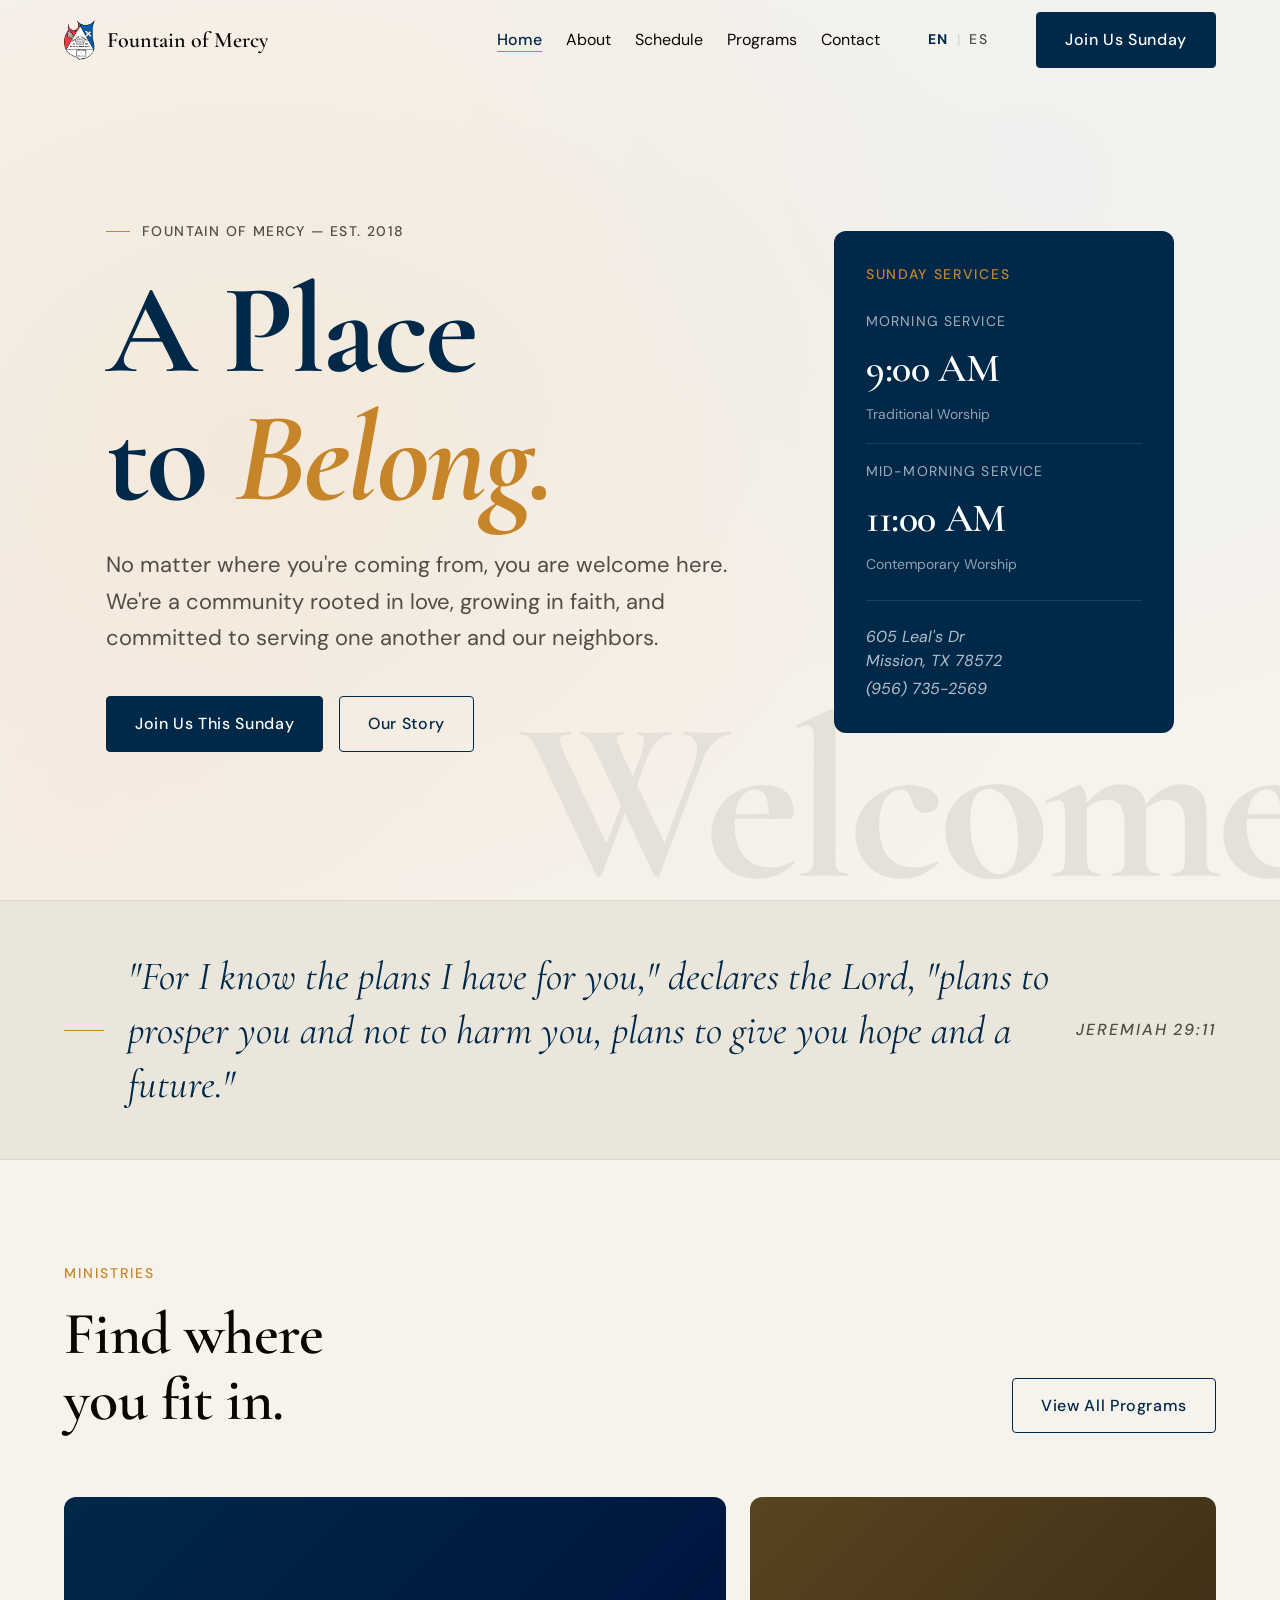
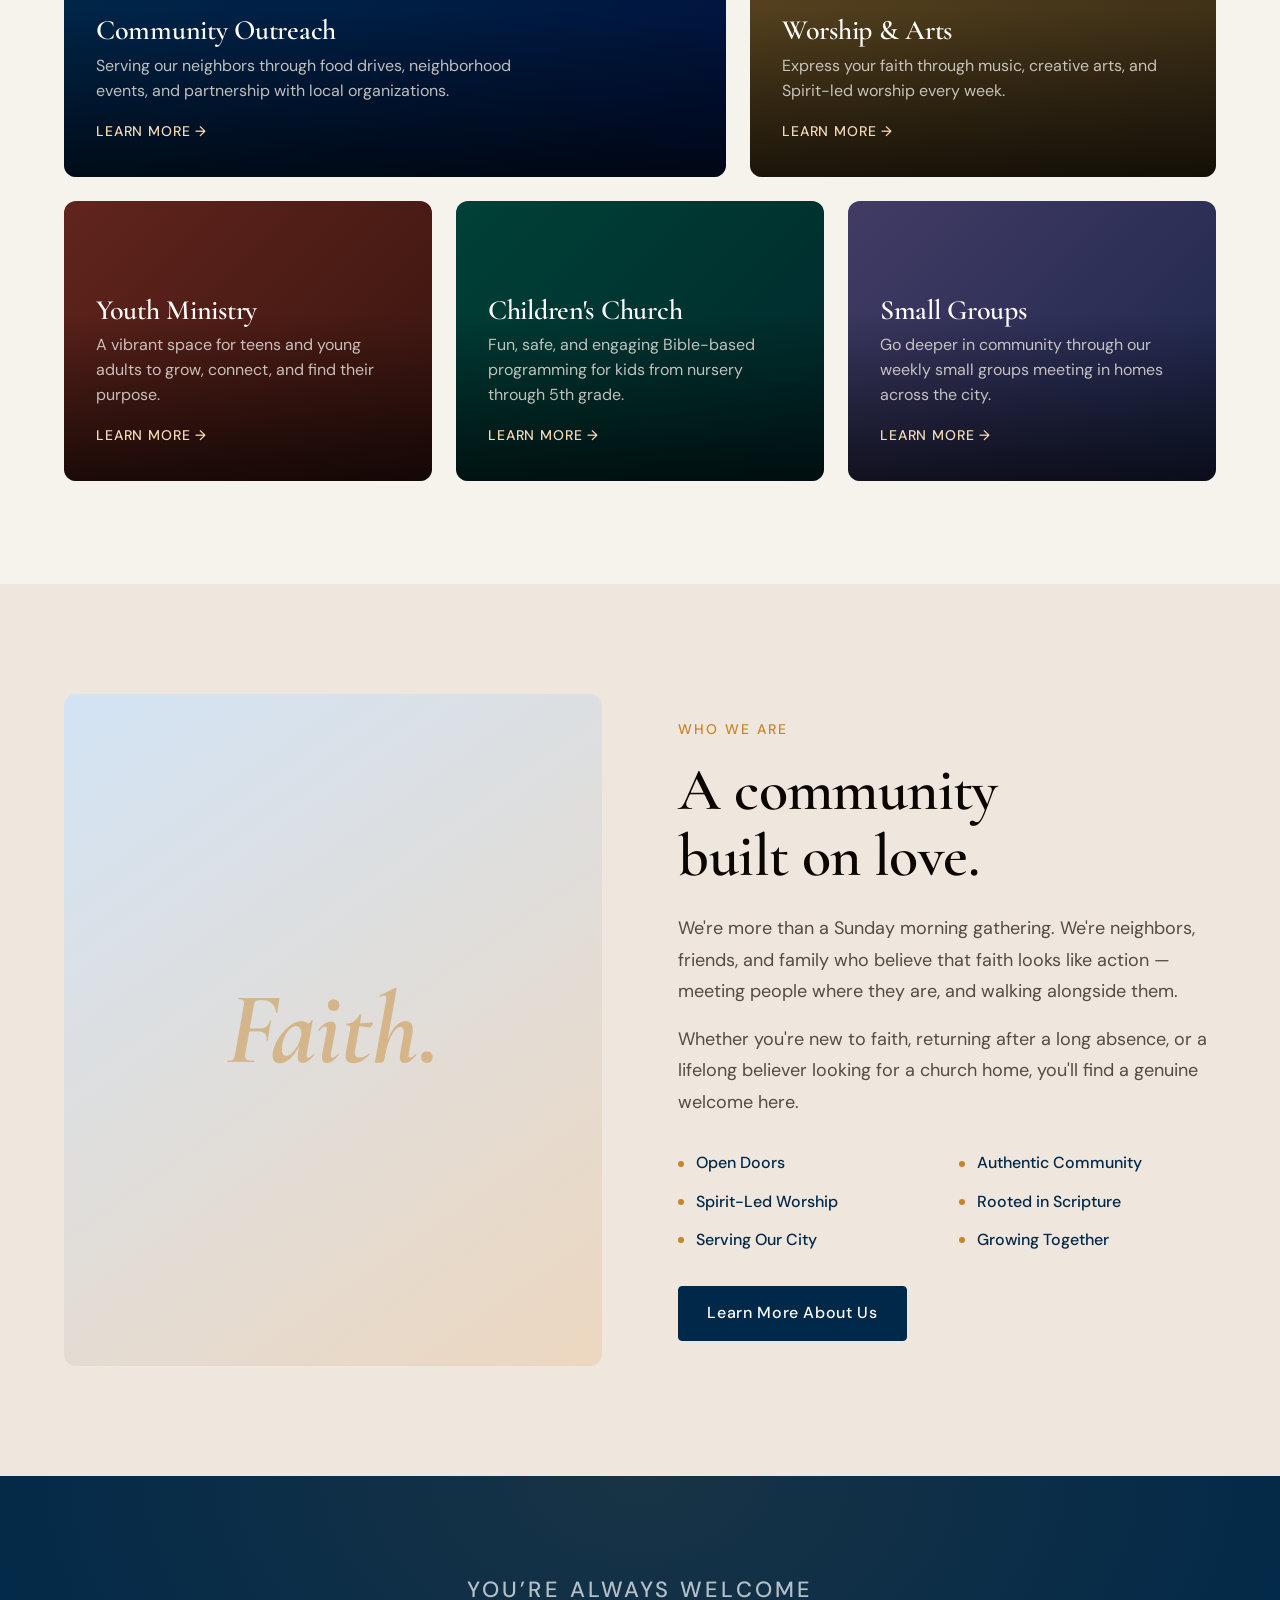
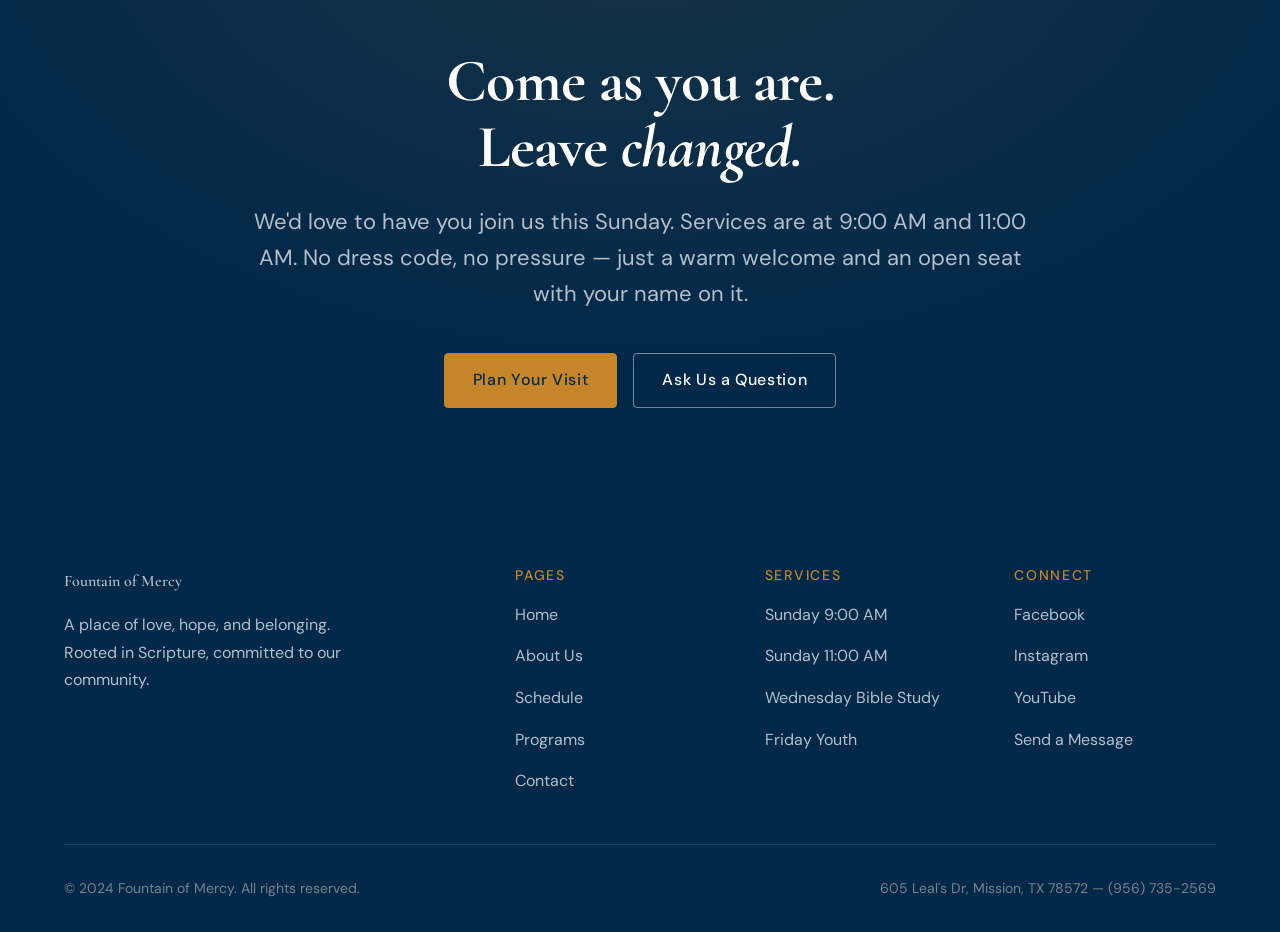
==== commit 55dbda91: "Update contact information across multiple pages for consistency and accuracy" ====
--- a/en/index.html
+++ b/en/index.html
@@ -104,17 +104,14 @@
               </div>
             </div>
             <address class="hero-card-address">
-              123 Main Street<br />
-              Your City, ST 00000<br />
-              <a href="tel:+15550000000">(555) 000-0000</a>
+              605 Leal's Dr<br />
+              Mission, TX 78572<br />
+              <a href="tel:+19567352569">(956) 735-2569</a>
             </address>
           </div>
         </div>
 
-        <div class="hero-scroll" aria-hidden="true">
-          <div class="hero-scroll-line"></div>
-          <span>Scroll</span>
-        </div>
+
       </section>
 
       <!-- ======== SCRIPTURE STRIP ======== -->
@@ -332,8 +329,8 @@
         <div class="footer-bottom">
           <p>&copy; 2024 Fountain of Mercy. All rights reserved.</p>
           <p>
-            123 Main Street, Your City, ST 00000 &mdash;
-            <a href="tel:+15550000000">(555) 000-0000</a>
+            605 Leal's Dr, Mission, TX 78572 &mdash;
+            <a href="tel:+19567352569">(956) 735-2569</a>
           </p>
         </div>
       </div>
--- a/css/style.css
+++ b/css/style.css
@@ -700,40 +700,6 @@
   display: inline-block;
 }
 
-.hero-scroll {
-  position: absolute;
-  bottom: var(--sp-8);
-  left: 50%;
-  transform: translateX(-50%);
-  display: flex;
-  flex-direction: column;
-  align-items: center;
-  gap: var(--sp-2);
-  font-size: var(--text-xs);
-  letter-spacing: 0.1em;
-  text-transform: uppercase;
-  color: var(--text-muted);
-  z-index: 1;
-}
-
-.hero-scroll-line {
-  width: 1px;
-  height: 40px;
-  background: linear-gradient(to bottom, var(--gold), transparent);
-  animation: scrollPulse 2s ease-in-out infinite;
-}
-
-@keyframes scrollPulse {
-  0%,
-  100% {
-    opacity: 0.4;
-    transform: scaleY(1);
-  }
-  50% {
-    opacity: 1;
-    transform: scaleY(1.2);
-  }
-}
 
 /* =========================================
    HOME — SCRIPTURE STRIP
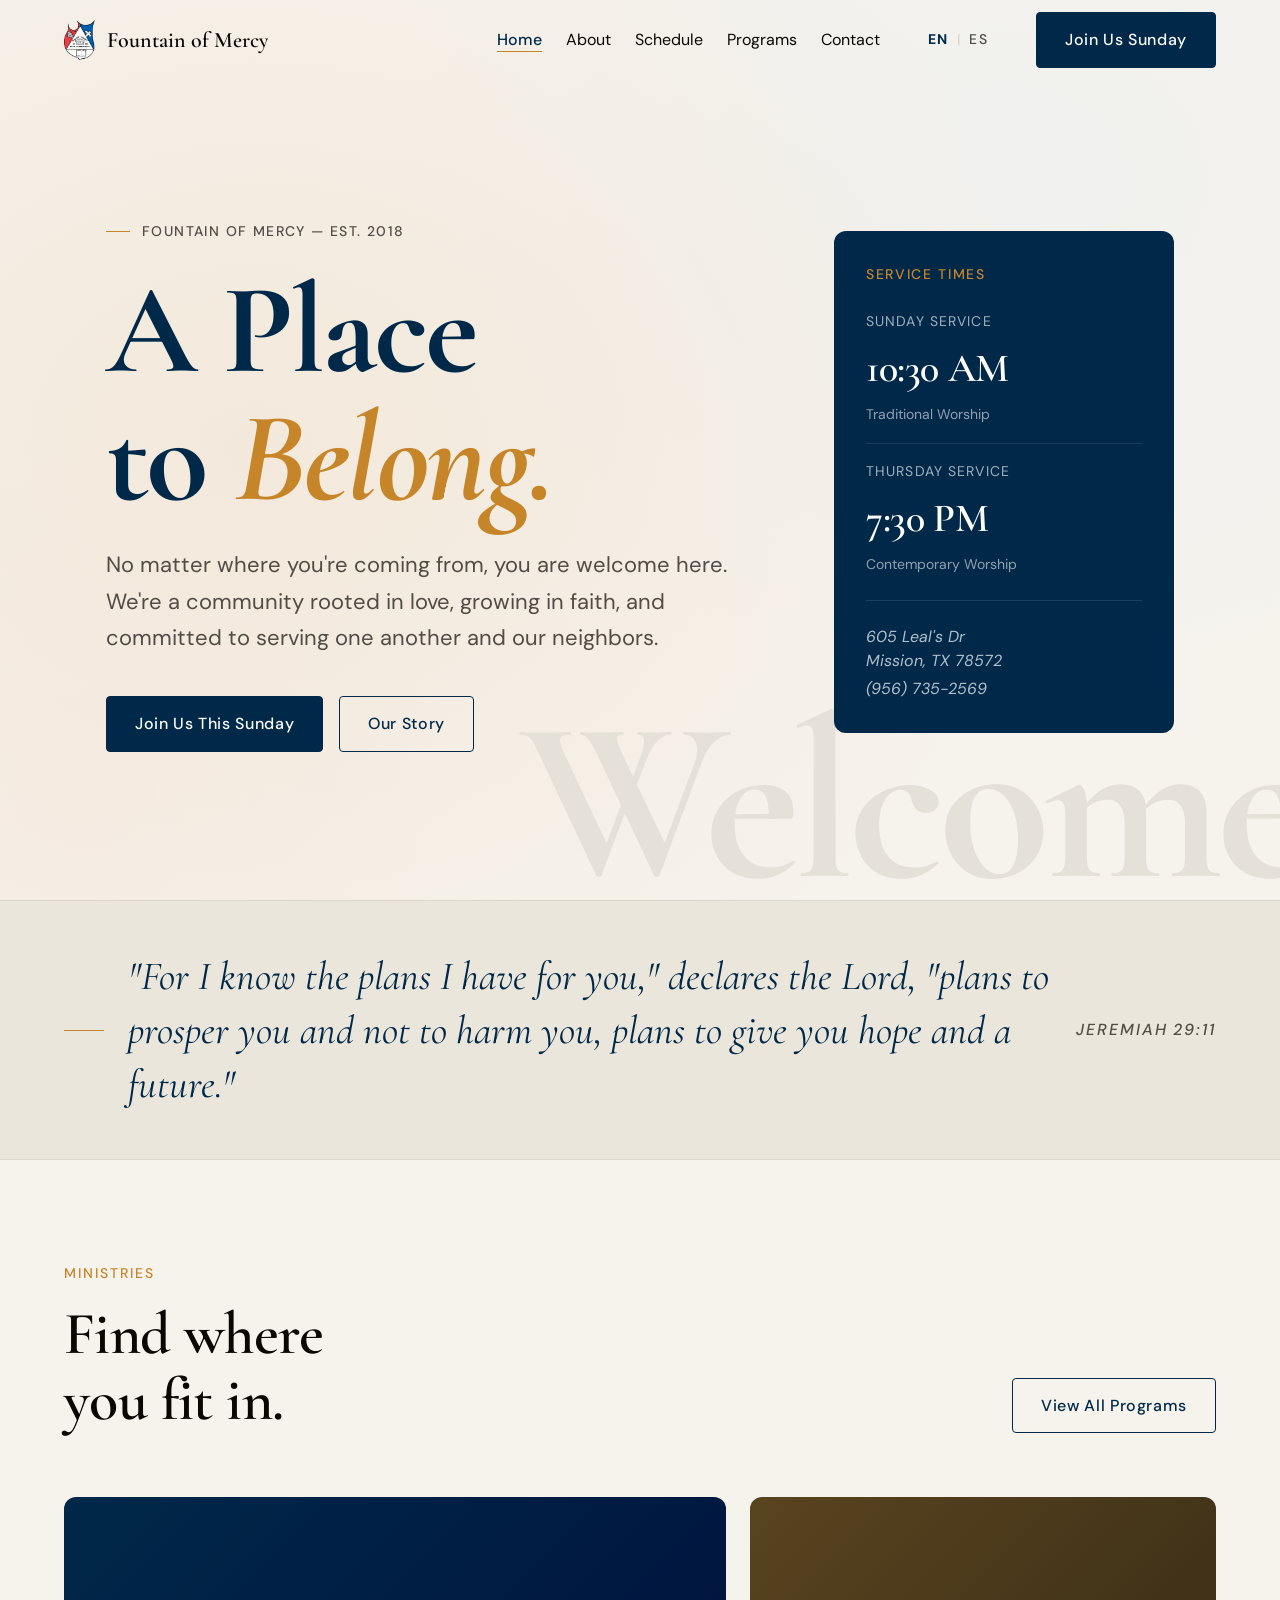
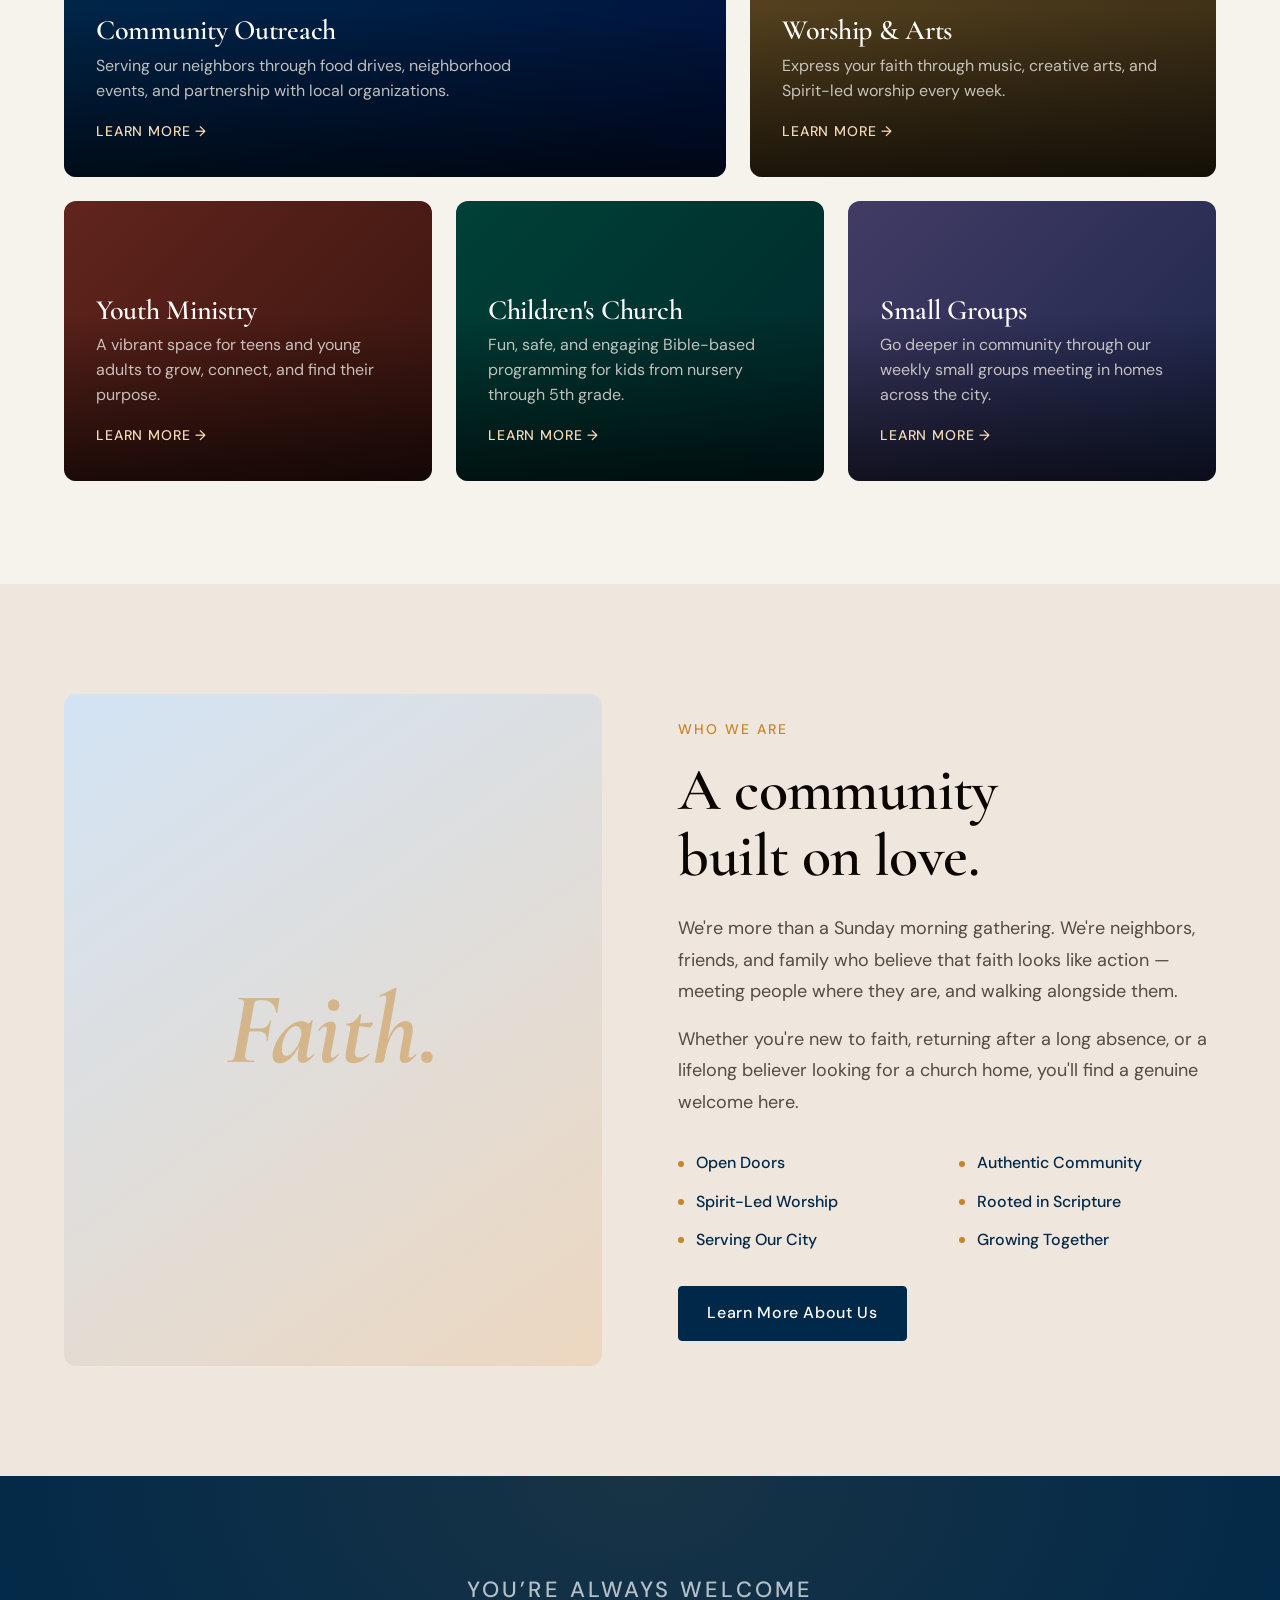
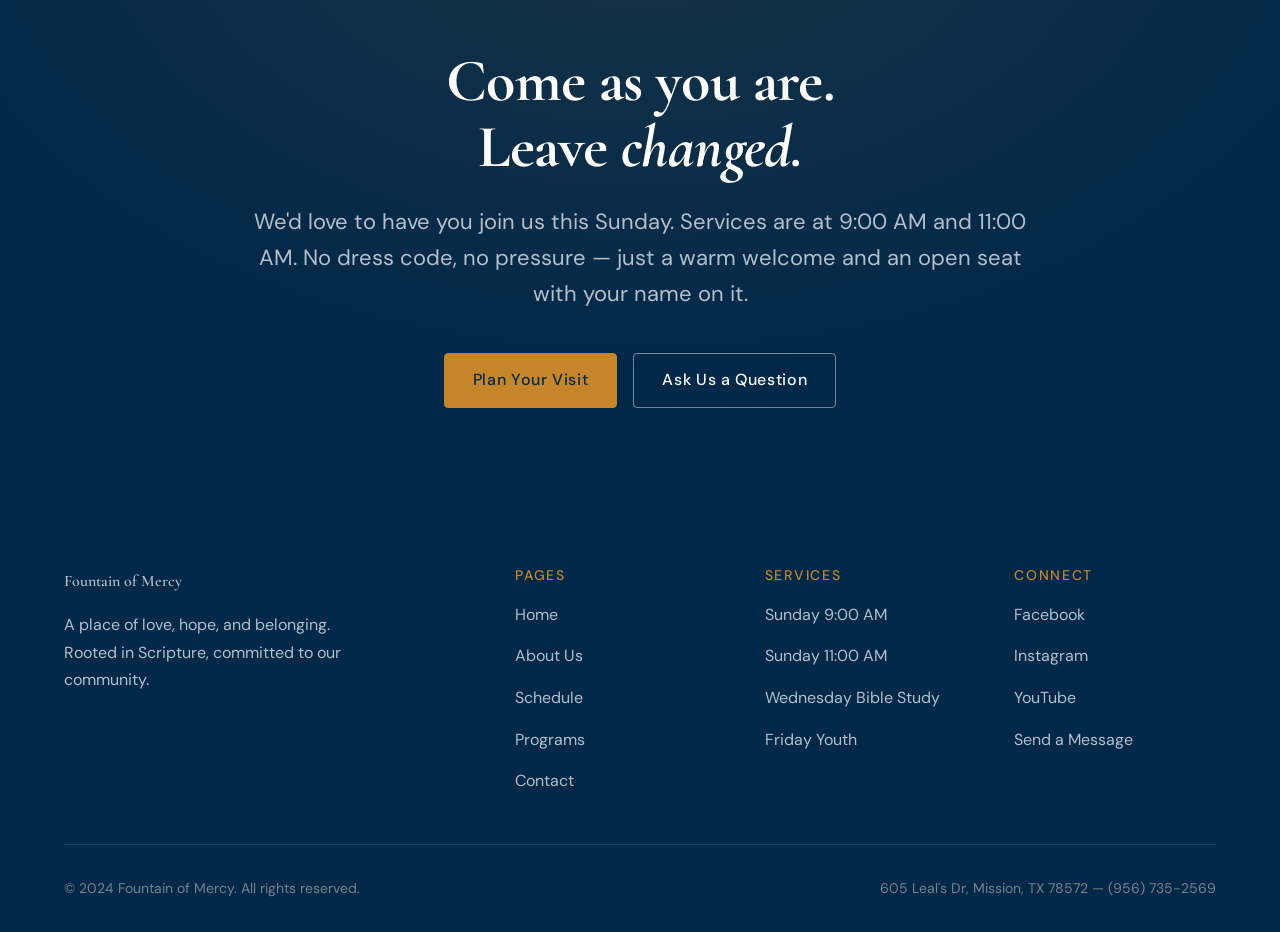
==== commit 76936740: "Add design system documentation for Fountain of Mercy, including colors, typography, components, and" ====
--- a/en/index.html
+++ b/en/index.html
@@ -89,17 +89,17 @@
             </div>
           </div>
 
-          <div class="hero-card" aria-label="Sunday service times">
-            <p class="hero-card-label">Sunday Services</p>
+          <div class="hero-card" aria-label="Service Times">
+            <p class="hero-card-label">Service Times</p>
             <div class="hero-card-services">
               <div class="service-time">
-                <span class="service-time-name">Morning Service</span>
-                <span class="service-time-hour">9:00 AM</span>
+                <span class="service-time-name">Sunday Service</span>
+                <span class="service-time-hour">10:30 AM</span>
                 <span class="service-time-detail">Traditional Worship</span>
               </div>
               <div class="service-time">
-                <span class="service-time-name">Mid-Morning Service</span>
-                <span class="service-time-hour">11:00 AM</span>
+                <span class="service-time-name">Thursday Service</span>
+                <span class="service-time-hour">7:30 PM</span>
                 <span class="service-time-detail">Contemporary Worship</span>
               </div>
             </div>
@@ -110,8 +110,6 @@
             </address>
           </div>
         </div>
-
-
       </section>
 
       <!-- ======== SCRIPTURE STRIP ======== -->
@@ -149,20 +147,34 @@
           </div>
 
           <div class="ministries-grid">
-            <a href="programs.html" class="ministry-card animate-up" data-delay="1" aria-label="Community Outreach — Learn more">
+            <a
+              href="programs.html"
+              class="ministry-card animate-up"
+              data-delay="1"
+              aria-label="Community Outreach — Learn more"
+            >
               <div class="ministry-card-bg mc-1"></div>
-              <div class="ministry-card-overlay"></div>
+
+              <div class="ministry-card-overlay"></div>
+
               <div class="ministry-card-content">
                 <h3>Community Outreach</h3>
                 <p>
                   Serving our neighbors through food drives, neighborhood
                   events, and partnership with local organizations.
                 </p>
-                <span class="ministry-link" aria-hidden="true">Learn more →</span>
-              </div>
-            </a>
-
-            <a href="programs.html" class="ministry-card animate-up" data-delay="2" aria-label="Worship &amp; Arts — Learn more">
+                <span class="ministry-link" aria-hidden="true"
+                  >Learn more →</span
+                >
+              </div>
+            </a>
+
+            <a
+              href="programs.html"
+              class="ministry-card animate-up"
+              data-delay="2"
+              aria-label="Worship &amp; Arts — Learn more"
+            >
               <div class="ministry-card-bg mc-2"></div>
               <div class="ministry-card-overlay"></div>
               <div class="ministry-card-content">
@@ -171,11 +183,18 @@
                   Express your faith through music, creative arts, and
                   Spirit-led worship every week.
                 </p>
-                <span class="ministry-link" aria-hidden="true">Learn more →</span>
-              </div>
-            </a>
-
-            <a href="programs.html" class="ministry-card animate-up" data-delay="2" aria-label="Youth Ministry — Learn more">
+                <span class="ministry-link" aria-hidden="true"
+                  >Learn more →</span
+                >
+              </div>
+            </a>
+
+            <a
+              href="programs.html"
+              class="ministry-card animate-up"
+              data-delay="2"
+              aria-label="Youth Ministry — Learn more"
+            >
               <div class="ministry-card-bg mc-3"></div>
               <div class="ministry-card-overlay"></div>
               <div class="ministry-card-content">
@@ -184,11 +203,18 @@
                   A vibrant space for teens and young adults to grow, connect,
                   and find their purpose.
                 </p>
-                <span class="ministry-link" aria-hidden="true">Learn more →</span>
-              </div>
-            </a>
-
-            <a href="programs.html" class="ministry-card animate-up" data-delay="3" aria-label="Children's Church — Learn more">
+                <span class="ministry-link" aria-hidden="true"
+                  >Learn more →</span
+                >
+              </div>
+            </a>
+
+            <a
+              href="programs.html"
+              class="ministry-card animate-up"
+              data-delay="3"
+              aria-label="Children's Church — Learn more"
+            >
               <div class="ministry-card-bg mc-4"></div>
               <div class="ministry-card-overlay"></div>
               <div class="ministry-card-content">
@@ -197,11 +223,18 @@
                   Fun, safe, and engaging Bible-based programming for kids from
                   nursery through 5th grade.
                 </p>
-                <span class="ministry-link" aria-hidden="true">Learn more →</span>
-              </div>
-            </a>
-
-            <a href="programs.html" class="ministry-card animate-up" data-delay="4" aria-label="Small Groups — Learn more">
+                <span class="ministry-link" aria-hidden="true"
+                  >Learn more →</span
+                >
+              </div>
+            </a>
+
+            <a
+              href="programs.html"
+              class="ministry-card animate-up"
+              data-delay="4"
+              aria-label="Small Groups — Learn more"
+            >
               <div class="ministry-card-bg mc-5"></div>
               <div class="ministry-card-overlay"></div>
               <div class="ministry-card-content">
@@ -210,7 +243,9 @@
                   Go deeper in community through our weekly small groups meeting
                   in homes across the city.
                 </p>
-                <span class="ministry-link" aria-hidden="true">Learn more →</span>
+                <span class="ministry-link" aria-hidden="true"
+                  >Learn more →</span
+                >
               </div>
             </a>
           </div>
@@ -337,5 +372,8 @@
     </footer>
 
     <script src="../js/main.js"></script>
+    <!-- impeccable-live-start -->
+    <script src="http://localhost:8400/live.js"></script>
+    <!-- impeccable-live-end -->
   </body>
 </html>
--- a/css/style.css
+++ b/css/style.css
@@ -700,7 +700,6 @@
   display: inline-block;
 }
 
-
 /* =========================================
    HOME — SCRIPTURE STRIP
    ========================================= */
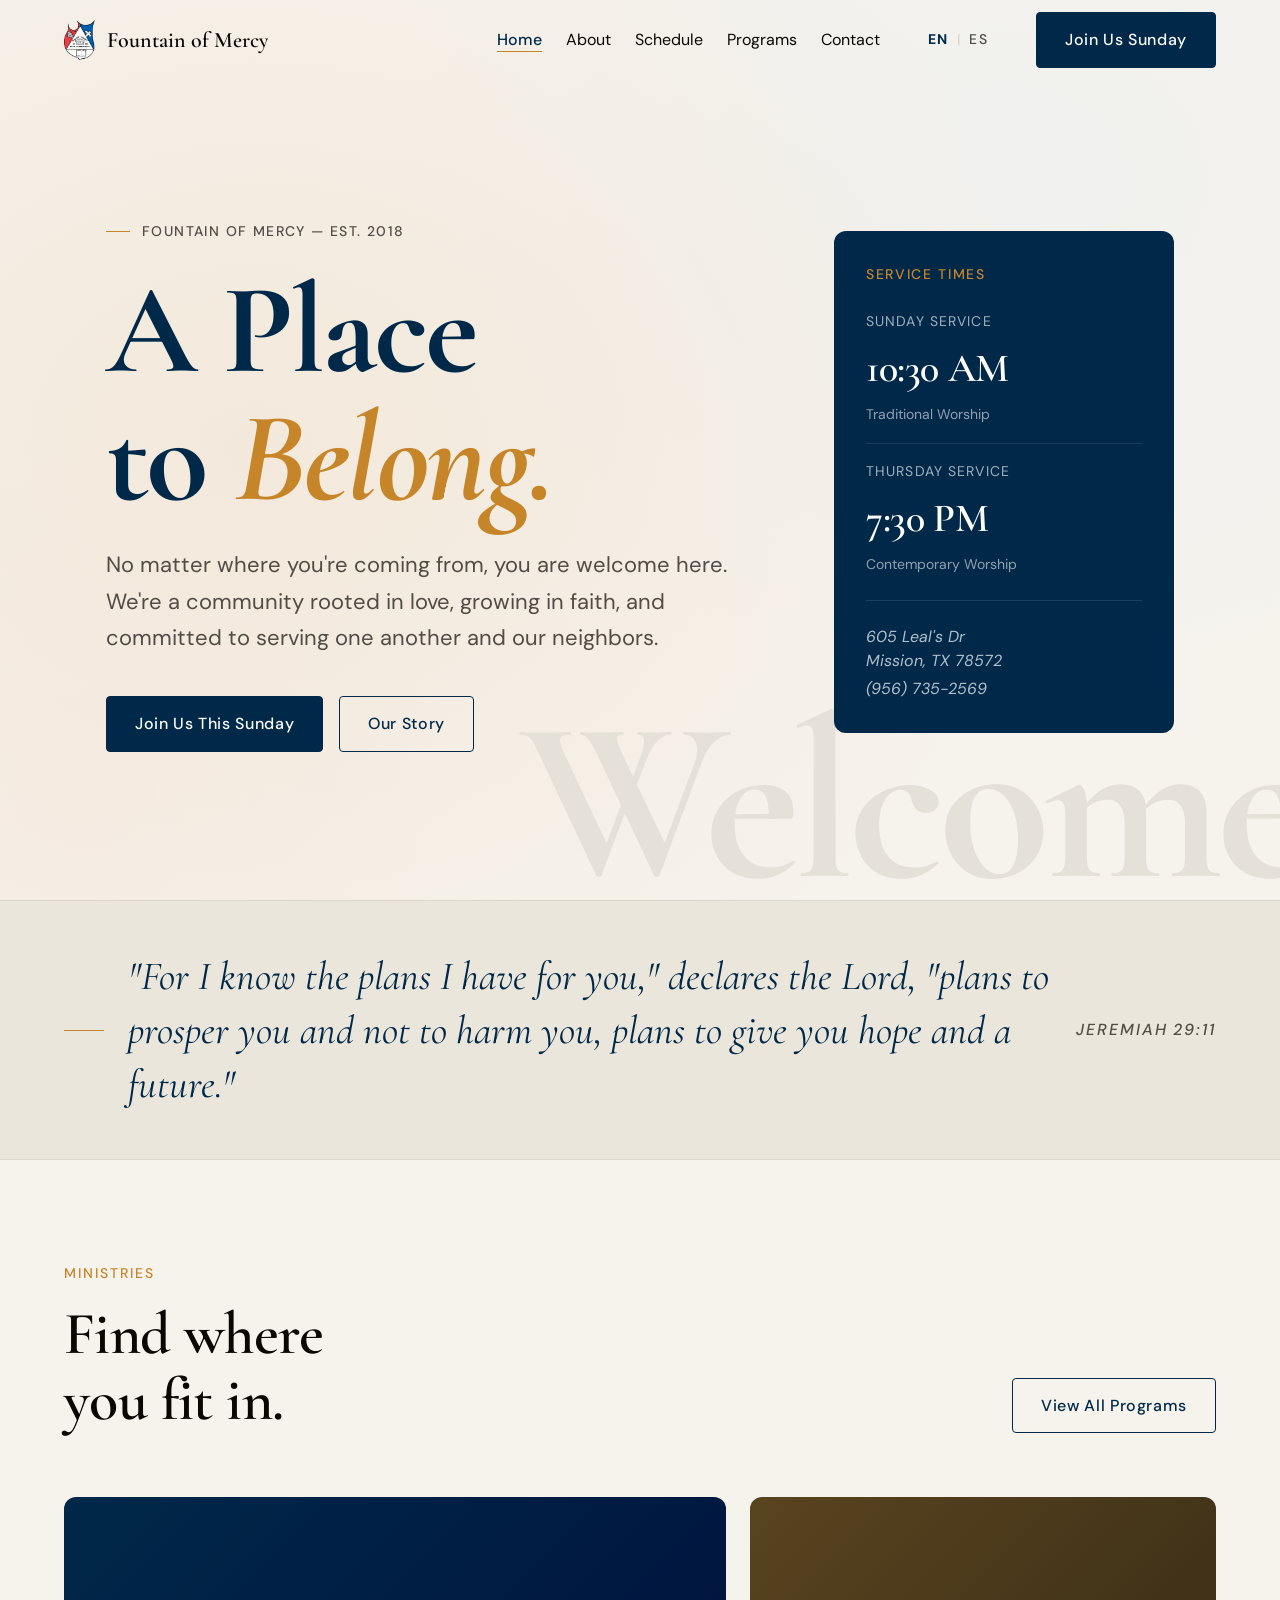
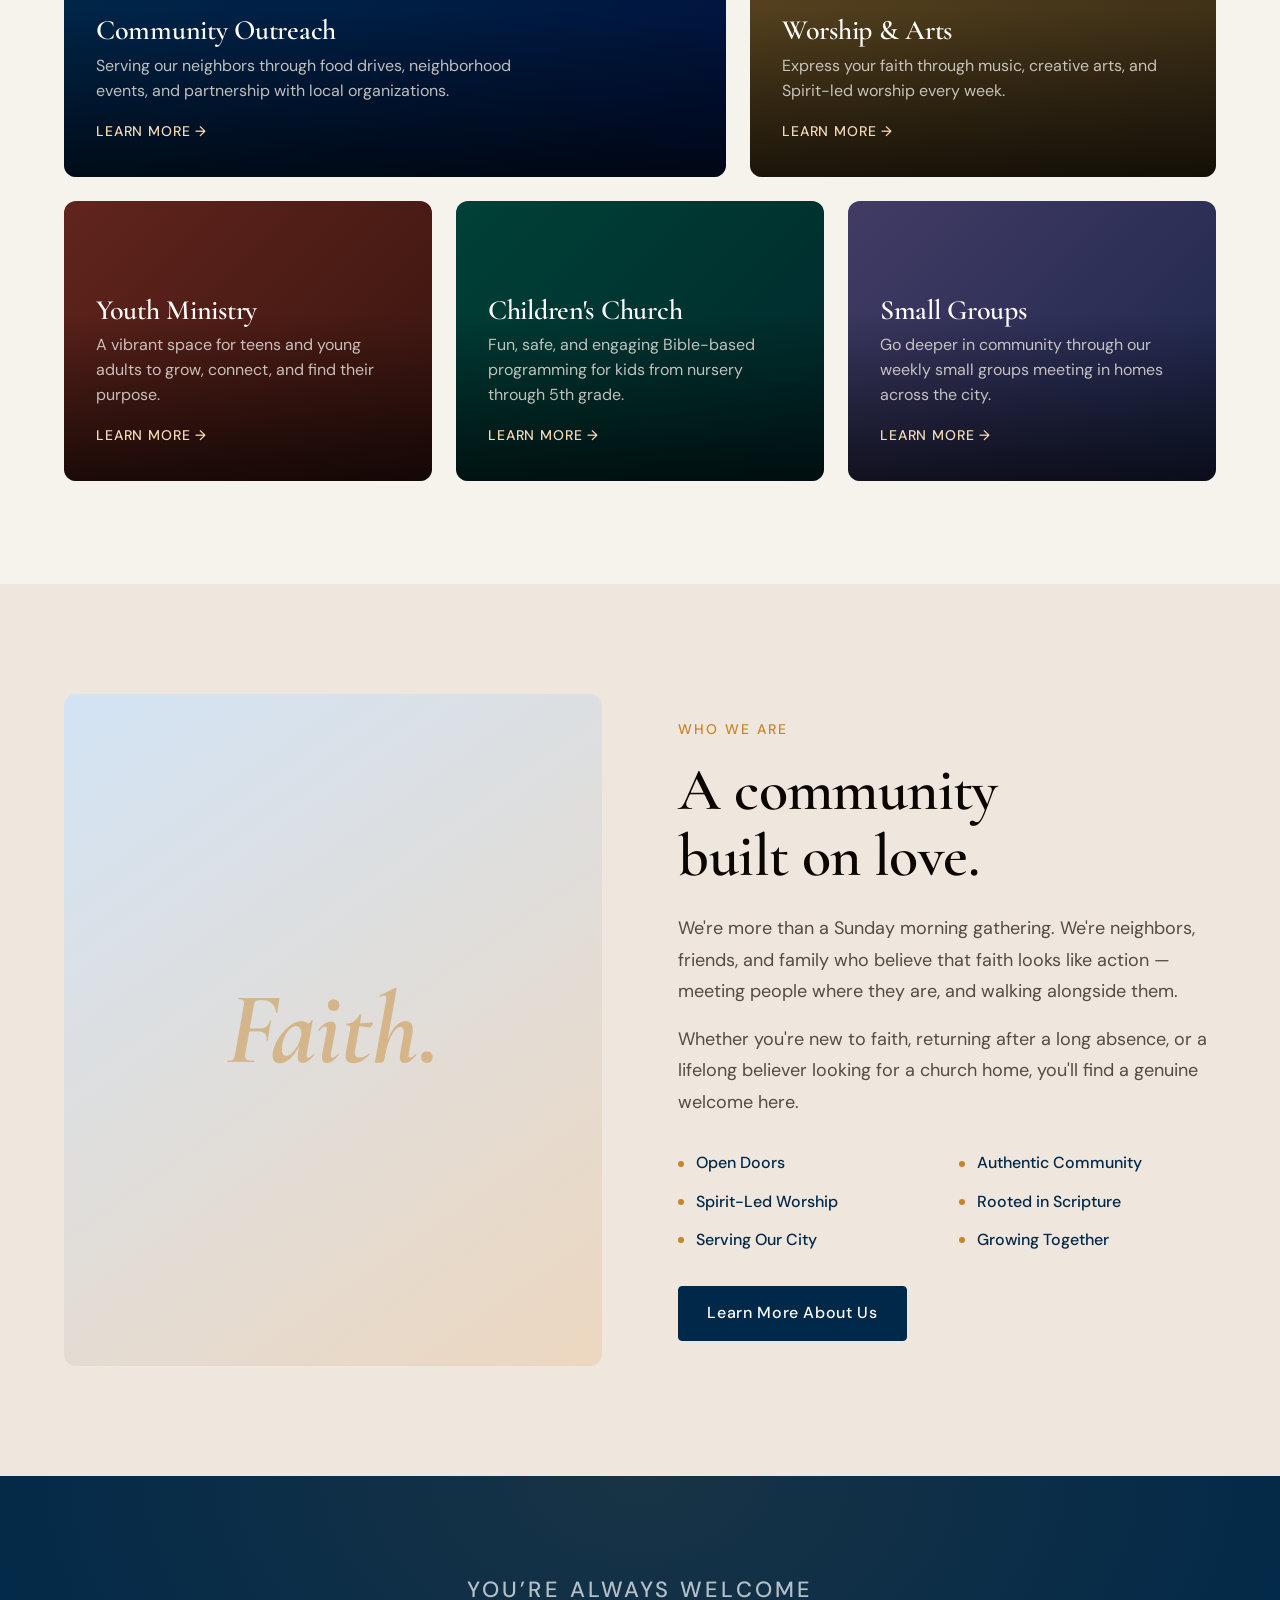
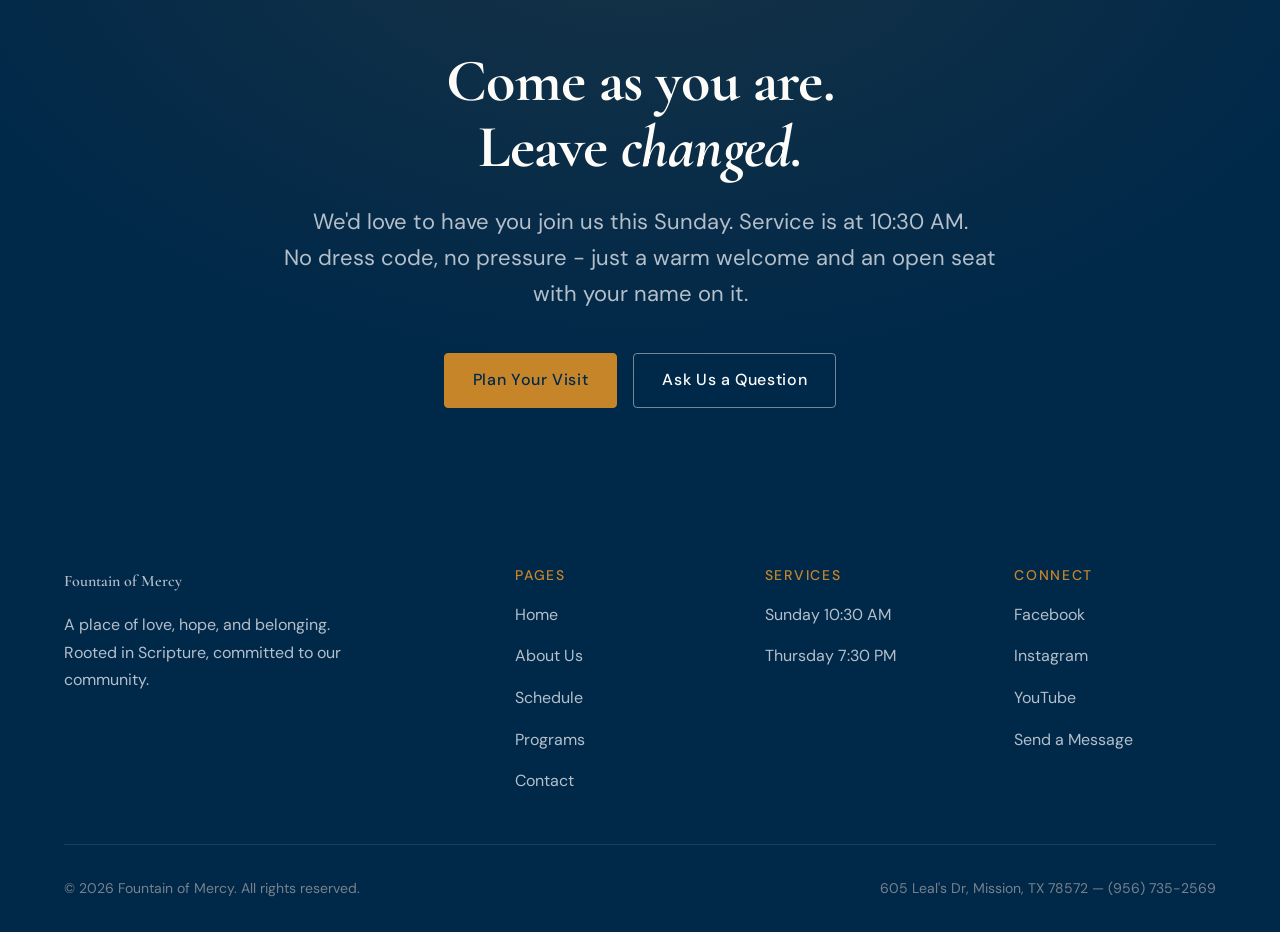
==== commit 3da8ca84: "Refactor code structure for improved readability and maintainability" ====
--- a/en/index.html
+++ b/en/index.html
@@ -303,9 +303,9 @@
             Come as you are.<br />Leave <em>changed.</em>
           </h2>
           <p>
-            We'd love to have you join us this Sunday. Services are at 9:00 AM
-            and 11:00 AM. No dress code, no pressure — just a warm welcome and
-            an open seat with your name on it.
+            We'd love to have you join us this Sunday. Service is at 10:30 AM.</br>
+            No dress code, no pressure - just a warm welcome and an open seat</br>
+            with your name on it.
           </p>
           <div class="sunday-cta-actions">
             <a href="schedule.html" class="btn btn-gold">Plan Your Visit</a>
@@ -328,7 +328,6 @@
               committed to our community.
             </p>
           </div>
-
           <div class="footer-col">
             <h4>Pages</h4>
             <ul>
@@ -339,30 +338,31 @@
               <li><a href="contact.html">Contact</a></li>
             </ul>
           </div>
-
           <div class="footer-col">
             <h4>Services</h4>
             <ul>
-              <li><a href="schedule.html">Sunday 9:00 AM</a></li>
-              <li><a href="schedule.html">Sunday 11:00 AM</a></li>
-              <li><a href="schedule.html">Wednesday Bible Study</a></li>
-              <li><a href="schedule.html">Friday Youth</a></li>
+              <li><a href="schedule.html">Sunday 10:30 AM</a></li>
+              <li><a href="schedule.html">Thursday 7:30 PM</a></li>
             </ul>
           </div>
-
           <div class="footer-col">
             <h4>Connect</h4>
             <ul>
-              <li><a href="#">Facebook</a></li>
-              <li><a href="#">Instagram</a></li>
-              <li><a href="#">YouTube</a></li>
+              <li>
+                <a href="https://www.facebook.com/fdmpalmview">Facebook</a>
+              </li>
+              <li>
+                <a href="https://www.instagram.com/fdmpalmview">Instagram</a>
+              </li>
+              <li>
+                <a href="https://www.youtube.com/@fdmpalmview">YouTube</a>
+              </li>
               <li><a href="contact.html">Send a Message</a></li>
             </ul>
           </div>
         </div>
-
         <div class="footer-bottom">
-          <p>&copy; 2024 Fountain of Mercy. All rights reserved.</p>
+          <p>&copy; 2026 Fountain of Mercy. All rights reserved.</p>
           <p>
             605 Leal's Dr, Mission, TX 78572 &mdash;
             <a href="tel:+19567352569">(956) 735-2569</a>
--- a/css/style.css
+++ b/css/style.css
@@ -11,8 +11,8 @@
   --navy-pale: oklch(92% 0.025 248);
   --gold: oklch(67% 0.13 70);
   --gold-pale: oklch(90% 0.055 74);
-  --copper: oklch(57% 0.11 38);
-  --copper-pale: oklch(94% 0.035 38);
+  --aqua: oklch(52% 0.075 200);
+  --aqua-pale: oklch(93% 0.028 200);
   --text: oklch(13% 0.015 82);
   --text-muted: oklch(42% 0.014 82);
   --white: oklch(99% 0.003 82);
@@ -1267,7 +1267,7 @@
   border-top-color: var(--gold);
 }
 .value-item:hover {
-  border-top-color: var(--copper);
+  border-top-color: var(--aqua);
 }
 .value-item:first-child:hover {
   border-top-color: var(--gold);
@@ -1552,7 +1552,7 @@
   transition: color 0.15s;
 }
 .section-item-link:hover {
-  color: var(--copper);
+  color: var(--aqua);
 }
 
 /* =========================================
@@ -1997,6 +1997,189 @@
   box-shadow: 0 0 0 3px oklch(27% 0.075 248 / 0.12);
 }
 
+/* =========================================
+   DOCTRINE CAROUSEL
+   ========================================= */
+.doctrine-section {
+  padding-block: clamp(var(--sp-16), 8vw, var(--sp-32));
+  background: var(--cream-deep);
+}
+
+.doctrine-section > .container {
+  margin-bottom: var(--sp-12);
+}
+
+.doctrine-track-outer {
+  overflow: hidden;
+  -webkit-mask-image: linear-gradient(to right, transparent 0%, black 10%, black 90%, transparent 100%);
+  mask-image: linear-gradient(to right, transparent 0%, black 10%, black 90%, transparent 100%);
+}
+
+.doctrine-track {
+  display: flex;
+  gap: clamp(0.75rem, 2vw, 1.25rem);
+  overflow-x: scroll;
+  scroll-snap-type: x mandatory;
+  scroll-behavior: smooth;
+  -webkit-overflow-scrolling: touch;
+  padding-inline: clamp(var(--sp-16), 10vw, var(--sp-32));
+  padding-bottom: var(--sp-4);
+  scrollbar-width: none;
+  cursor: grab;
+}
+.doctrine-track:active {
+  cursor: grabbing;
+}
+.doctrine-track::-webkit-scrollbar {
+  display: none;
+}
+
+.doctrine-card {
+  flex: 0 0 auto;
+  width: clamp(220px, 28vw, 340px);
+  aspect-ratio: 750 / 1050;
+  scroll-snap-align: start;
+  border-radius: var(--radius-lg);
+  overflow: hidden;
+  background: var(--cream);
+  border: 1.5px solid var(--cream-border);
+}
+
+.doctrine-card img,
+.doctrine-card iframe {
+  width: 100%;
+  height: 100%;
+  object-fit: cover;
+  display: block;
+  border: none;
+}
+
+.doctrine-nav {
+  display: flex;
+  align-items: center;
+  gap: var(--sp-3);
+  margin-top: var(--sp-8);
+}
+
+.doctrine-arrow {
+  width: 44px;
+  height: 44px;
+  flex-shrink: 0;
+  display: flex;
+  align-items: center;
+  justify-content: center;
+  background: var(--white);
+  border: 1.5px solid var(--cream-border);
+  border-radius: var(--radius);
+  color: var(--navy);
+  cursor: pointer;
+  transition:
+    background 0.18s var(--ease-out),
+    border-color 0.18s var(--ease-out),
+    transform 0.18s var(--ease-out);
+}
+.doctrine-arrow:hover:not(:disabled) {
+  background: var(--navy);
+  border-color: var(--navy);
+  color: var(--white);
+  transform: translateY(-1px);
+}
+.doctrine-arrow:disabled {
+  opacity: 0.35;
+  cursor: not-allowed;
+}
+.doctrine-arrow:focus-visible {
+  outline: 2px solid var(--gold);
+  outline-offset: 3px;
+}
+
+.doctrine-counter {
+  margin-left: var(--sp-2);
+  font-family: var(--font-body);
+  font-size: var(--text-sm);
+  color: var(--text-muted);
+  letter-spacing: 0.04em;
+}
+.doctrine-counter strong {
+  color: var(--navy);
+  font-weight: 500;
+}
+
+.doctrine-card {
+  cursor: pointer;
+}
+.doctrine-card img {
+  transition: transform 0.35s var(--ease-out);
+}
+.doctrine-card:hover img {
+  transform: scale(1.03);
+}
+
+#doc-lb {
+  position: fixed;
+  inset: 0;
+  z-index: 200;
+  display: flex;
+  align-items: center;
+  justify-content: center;
+  pointer-events: none;
+  opacity: 0;
+  transition: opacity 0.25s var(--ease-out);
+}
+#doc-lb.open {
+  pointer-events: auto;
+  opacity: 1;
+}
+.doc-lb-backdrop {
+  position: absolute;
+  inset: 0;
+  background: oklch(13% 0.015 82 / 0.92);
+}
+.doc-lb-img {
+  position: relative;
+  max-height: 90vh;
+  max-width: min(750px, 92vw);
+  width: auto;
+  height: auto;
+  border-radius: var(--radius-lg);
+  box-shadow: 0 32px 80px oklch(13% 0.015 82 / 0.5);
+  transform: scale(0.95);
+  transition: transform 0.3s var(--ease-out);
+}
+#doc-lb.open .doc-lb-img {
+  transform: scale(1);
+}
+.doc-lb-close {
+  position: absolute;
+  top: var(--sp-6);
+  right: var(--sp-6);
+  width: 44px;
+  height: 44px;
+  display: flex;
+  align-items: center;
+  justify-content: center;
+  background: oklch(99% 0.003 82 / 0.12);
+  border: 1px solid oklch(99% 0.003 82 / 0.2);
+  border-radius: var(--radius);
+  color: var(--white);
+  cursor: pointer;
+  transition: background 0.18s;
+  z-index: 1;
+}
+.doc-lb-close:hover {
+  background: oklch(99% 0.003 82 / 0.24);
+}
+.doc-lb-close:focus-visible {
+  outline: 2px solid var(--gold);
+  outline-offset: 3px;
+}
+
+@media (max-width: 768px) {
+  .doctrine-card {
+    width: clamp(200px, 65vw, 280px);
+  }
+}
+
 .ministry-card:focus-visible {
   outline: 2px solid var(--gold);
   outline-offset: 3px;
